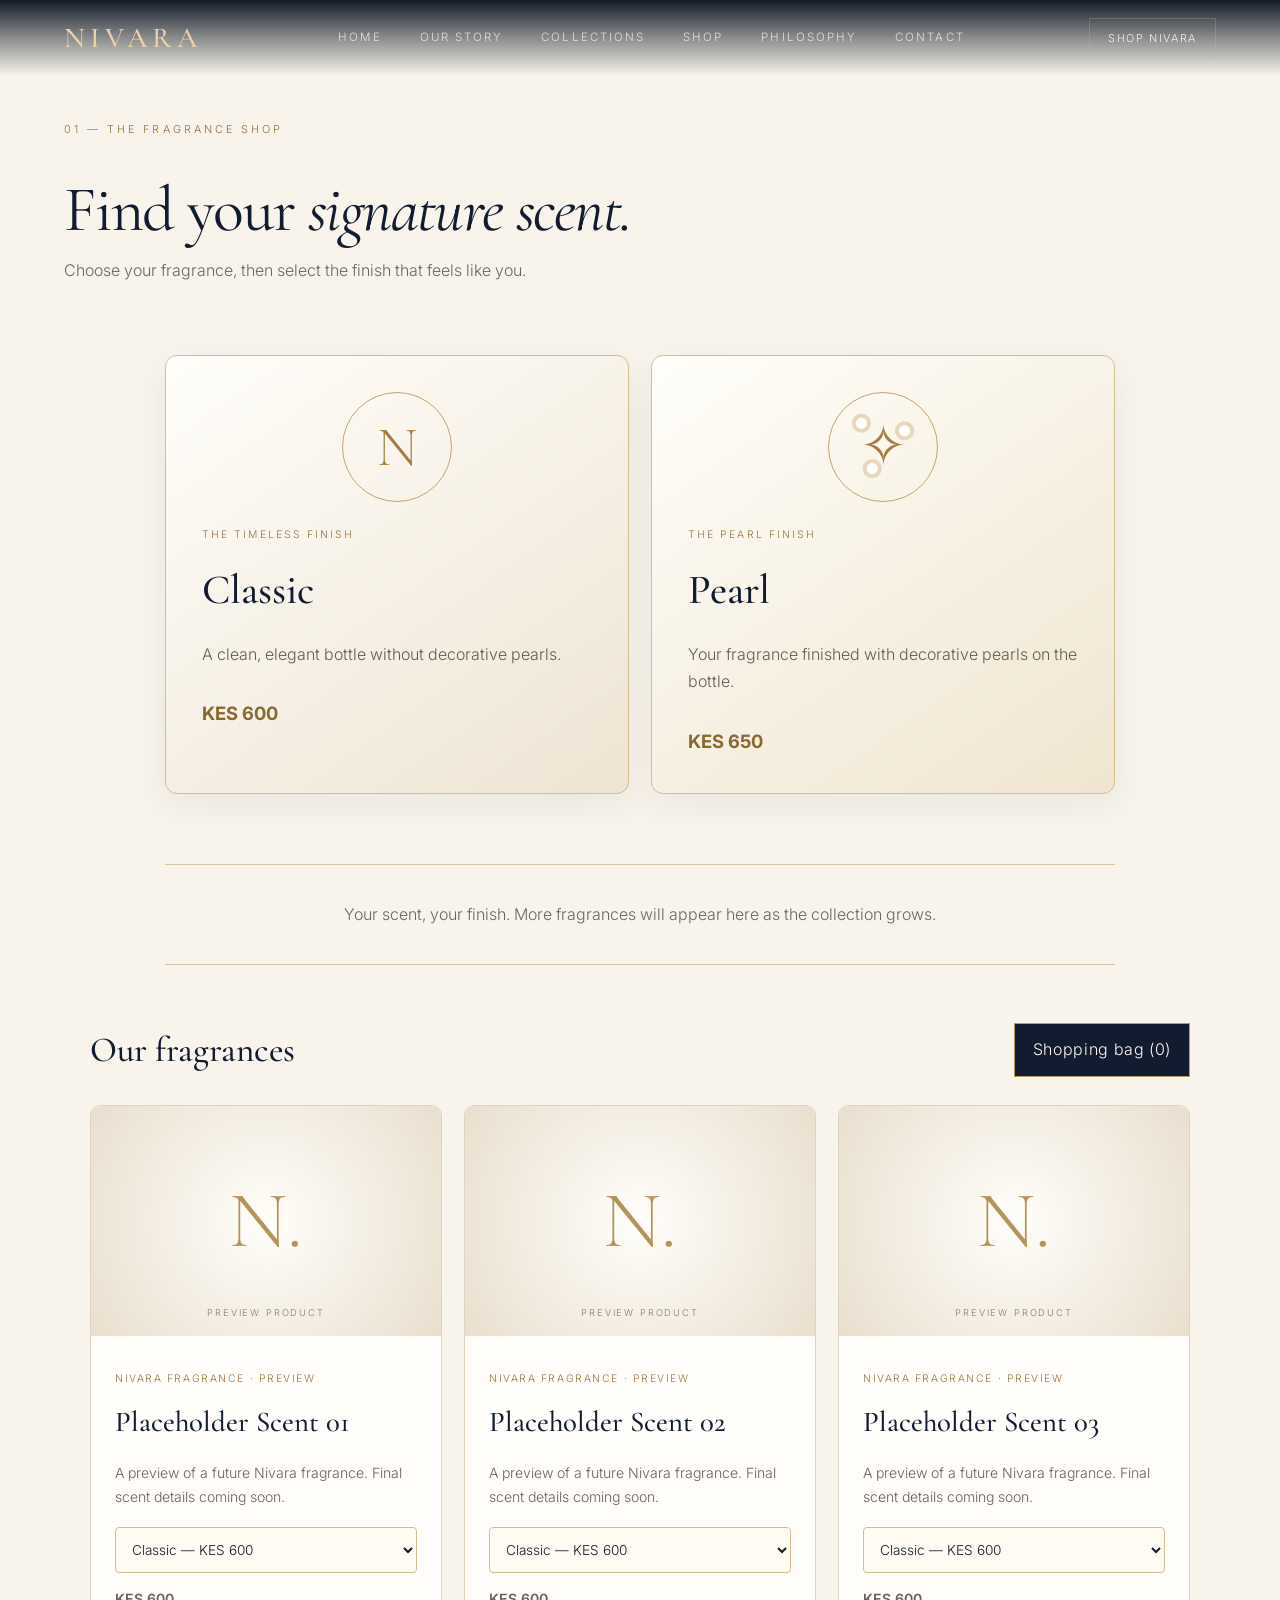
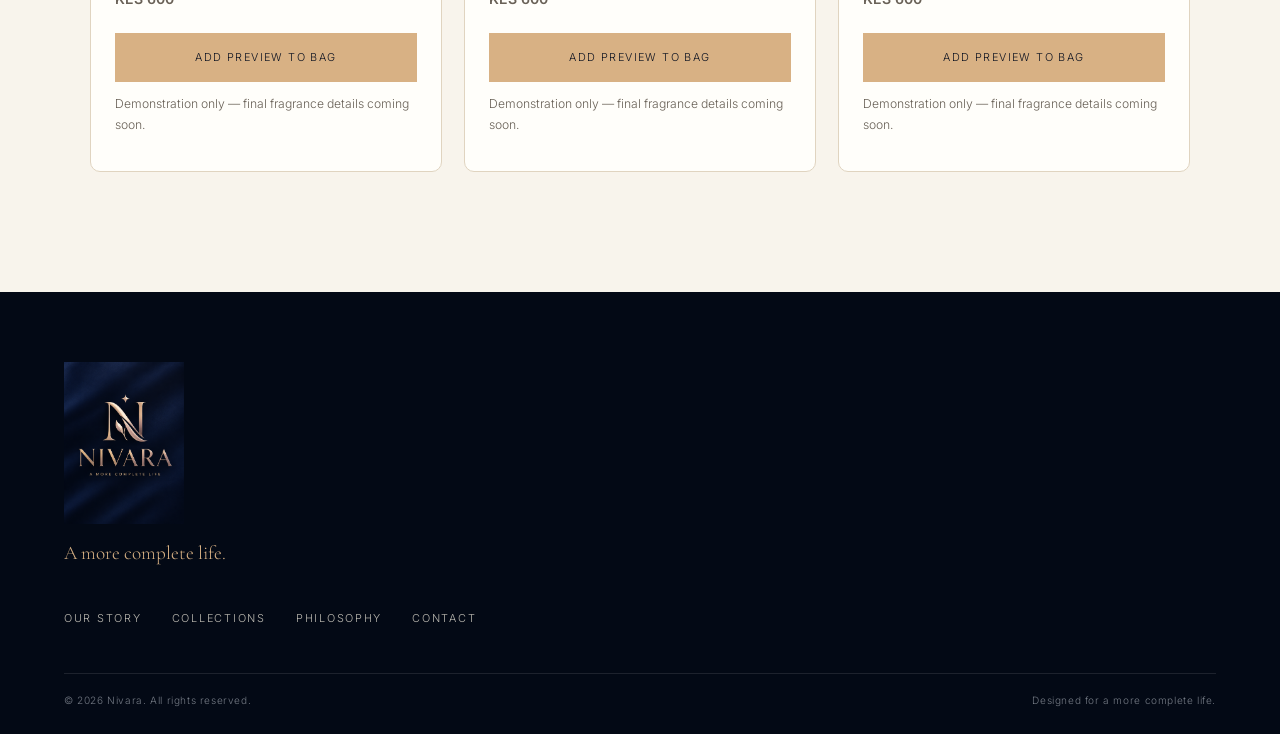
==== shop.html @ 11571c29 "Reorganize navigation links in shop.html" ====
<!DOCTYPE html>
<html lang="en">
<head>
  <meta charset="UTF-8">
  <meta name="viewport" content="width=device-width, initial-scale=1.0">
  <meta name="description" content="Discover Nivara Fragrance. Choose your signature scent and your preferred finish.">
  <title>Shop Nivara Fragrance — NIVARA</title>

  <link rel="icon" href="nivara-logo.png">
  <link rel="preconnect" href="https://fonts.googleapis.com">
  <link rel="preconnect" href="https://fonts.gstatic.com" crossorigin>
  <link href="https://fonts.googleapis.com/css2?family=Cormorant+Garamond:wght@400;500;600&family=Inter:wght@300;400;500;600&display=swap" rel="stylesheet">

  <link rel="stylesheet" href="style.css">
</head>

<body>
  <header class="site-header" id="top">
    <a class="brand brand-wordmark" href="index.html" aria-label="Nivara home">NIVARA</a>

    <button class="menu-toggle" type="button"
      aria-label="Open menu" aria-expanded="false">☰</button>
    
    <nav class="nav" aria-label="Main navigation">
  <a href="index.html">Home</a>
  <a href="index.html#story">Our Story</a>
  <a href="index.html#collections">Collections</a>
  <a href="shop.html">Shop</a>
  <a href="index.html#philosophy">Philosophy</a>
  <a href="index.html#contact">Contact</a>
</nav>

    <a class="header-cta" href="shop.html">Shop Nivara</a>
  </header>

  <main>
    <section class="shop section" id="shop">
      <div class="section-kicker">01 — THE FRAGRANCE SHOP</div>

      <div class="section-heading">
        <div>
          <h2>Find your <em>signature scent.</em></h2>
          <p>Choose your fragrance, then select the finish that feels like you.</p>
        </div>
      </div>

      <div class="finish-guide">
        <article class="finish-card">
          <div class="finish-symbol classic-symbol">N</div>
          <p class="finish-label">THE TIMELESS FINISH</p>
          <h3>Classic</h3>
          <p>A clean, elegant bottle without decorative pearls.</p>
          <strong>KES 600</strong>
        </article>

        <article class="finish-card pearl-finish">
          <div class="finish-symbol pearl-symbol">✧</div>
          <p class="finish-label">THE PEARL FINISH</p>
          <h3>Pearl</h3>
          <p>Your fragrance finished with decorative pearls on the bottle.</p>
          <strong>KES 650</strong>
        </article>
      </div>

      <div class="shop-notice">
        <p>Your scent, your finish. More fragrances will appear here as the collection grows.</p>
      </div>

      <div class="shop-toolbar">
        <h3>Our fragrances</h3>
        <button class="cart-toggle" id="cart-toggle" type="button">
          Shopping bag (<span id="cart-count">0</span>)
        </button>
      </div>

      <div class="product-grid" id="product-grid"></div>

      <aside class="cart-panel" id="cart-panel"
        aria-label="Shopping cart" hidden>

        <div class="cart-heading">
          <h3>Your shopping bag</h3>
          <button type="button" id="cart-close"
            aria-label="Close shopping bag">×</button>
        </div>

        <div id="cart-items"></div>

        <div class="cart-total">
          <span>Subtotal</span>
          <strong id="cart-total">KES 0</strong>
        </div>

        <p class="cart-note">
          Delivery charges are not included. Checkout will be added in Phase 2.
        </p>

        <button type="button" class="button button-gold"
          id="continue-shopping">Continue shopping</button>
      </aside>
    </section>
  </main>

  <footer class="footer">
    <div class="footer-brand">
      <img src="nivara-logo.png" alt="Nivara">
      <p>A more complete life.</p>
    </div>

    <div class="footer-links">
      <a href="index.html#story">Our Story</a>
      <a href="index.html#collections">Collections</a>
      <a href="index.html#philosophy">Philosophy</a>
      <a href="index.html#contact">Contact</a>
    </div>

    <div class="footer-bottom">
      <span>© <span id="year"></span> Nivara. All rights reserved.</span>
      <span>Designed for a more complete life.</span>
    </div>
  </footer>

  <script src="script.js"></script>
</body>
</html>
---- style.css ----
:root {
  --navy: #071326;
  --navy-2: #0d1c34;
  --ink: #0a1020;
  --cream: #f5f0e8;
  --muted: #b8b5ae;
  --gold: #d8b184;
  --gold-light: #f0d0a7;
  --line: rgba(216, 177, 132, .28);
  --white: #fffaf2;
  --max: 1240px;
}

* { box-sizing: border-box; }
html { scroll-behavior: smooth; }
body {
  margin: 0;
  background: var(--navy);
  color: var(--cream);
  font-family: Inter, Arial, sans-serif;
  font-weight: 300;
  line-height: 1.7;
}
a { color: inherit; text-decoration: none; }
button, input { font: inherit; }

.site-header {
  position: absolute;
  inset: 0 0 auto;
  z-index: 50;
  display: grid;
  grid-template-columns: 150px 1fr auto;
  align-items: center;
  gap: 30px;
  padding: 18px 5vw;
  background: linear-gradient(180deg, rgba(5,13,27,.94), rgba(5,13,27,.45), transparent);
}
.brand-wordmark {
  color: var(--gold-light);
  font-family: "Cormorant Garamond", Georgia, serif;
  font-size: 1.8rem;
  font-weight: 500;
  letter-spacing: .18em;
  line-height: 1;
}
.nav {
  justify-self: center;
  display: flex;
  gap: 38px;
  font-size: .72rem;
  letter-spacing: .18em;
  text-transform: uppercase;
}
.nav a { opacity: .85; transition: color .25s, opacity .25s; }
.nav a:hover { color: var(--gold-light); opacity: 1; }
.header-cta {
  border: 1px solid var(--line);
  padding: 10px 18px;
  font-size: .68rem;
  letter-spacing: .15em;
  text-transform: uppercase;
}
.menu-toggle { display: none; background: none; border: 0; color: var(--cream); font-size: 1.5rem; }

.hero {
  min-height: 100vh;
  position: relative;
  display: grid;
  place-items: center;
  overflow: hidden;
  background:
    radial-gradient(circle at 72% 36%, rgba(69,93,128,.22), transparent 30%),
    radial-gradient(circle at 20% 80%, rgba(42,62,93,.28), transparent 34%),
    linear-gradient(120deg, #050d1b, #0b1930 54%, #050d1b);
}
.hero::before {
  content: "";
  position: absolute;
  inset: 0;
  background-image: url("nivara-logo.png");
  background-repeat: no-repeat;
  background-position: 78% 50%;
  background-size: min(48vw, 620px);
  opacity: .07;
  filter: blur(1px);
}
.hero-overlay {
  position: absolute; inset: 0;
  background: radial-gradient(circle at center, transparent 0, rgba(3,8,17,.2) 55%, rgba(3,8,17,.72) 100%);
}
.hero-content {
  position: relative;
  z-index: 2;
  width: min(var(--max), 90vw);
  padding-top: 8vh;
}
.eyebrow, .section-kicker {
  color: var(--gold);
  font-size: .68rem;
  letter-spacing: .28em;
  text-transform: uppercase;
}
.hero h1 {
  font-family: "Cormorant Garamond", Georgia, serif;
  font-size: clamp(4rem, 9vw, 8.8rem);
  font-weight: 400;
  line-height: .83;
  letter-spacing: -.035em;
  margin: 24px 0 35px;
}
em { font-weight: 400; }
.hero-copy {
  max-width: 530px;
  color: #d0cfc9;
  font-size: 1rem;
}
.hero-actions { display: flex; align-items: center; gap: 30px; margin-top: 38px; }
.button {
  display: inline-block;
  border: 1px solid var(--gold);
  padding: 14px 23px;
  cursor: pointer;
  letter-spacing: .13em;
  text-transform: uppercase;
  font-size: .68rem;
}
.button-gold { background: var(--gold); color: #101523; }
.text-link, .collection-card a, .journal a {
  font-size: .7rem;
  letter-spacing: .15em;
  text-transform: uppercase;
}
.text-link span, .collection-card a span { margin-left: 9px; }
.scroll-note {
  position: absolute;
  z-index: 2;
  bottom: 35px;
  left: 5vw;
  font-size: .6rem;
  letter-spacing: .25em;
  color: #aaa9a5;
}
.scroll-note span { margin-left: 12px; color: var(--gold); }

.section { padding: 120px 5vw; }
.intro { background: var(--cream); color: var(--ink); }
.intro .section-kicker { color: #8c6845; }
.intro-grid, .section-heading {
  max-width: var(--max);
  margin: 0 auto;
}
.intro-grid {
  display: grid;
  grid-template-columns: 1fr 1fr;
  gap: 9vw;
  margin-top: 50px;
}
h2 {
  font-family: "Cormorant Garamond", Georgia, serif;
  font-weight: 400;
  font-size: clamp(3rem, 5vw, 5.3rem);
  line-height: .95;
  letter-spacing: -.025em;
  margin: 0;
}
.intro-text { max-width: 520px; font-size: 1rem; color: #4b4b49; }
.intro-text p + p { margin-top: 25px; }

.collections { background: var(--navy-2); }
.section-heading {
  display: flex;
  justify-content: space-between;
  align-items: end;
  gap: 50px;
  margin-bottom: 55px;
}
.section-heading h2 { margin-top: 18px; }
.section-heading > p { max-width: 310px; color: var(--muted); font-size: .9rem; }
.collection-grid {
  max-width: var(--max);
  margin: auto;
  display: grid;
  grid-template-columns: repeat(3, 1fr);
  gap: 16px;
}

.collection-card {
  position: relative;
  overflow: hidden;
  background: linear-gradient(
    145deg,
    #17243a 0%,
    #101a2b 55%,
    #0b1321 100%
  );
  border: 1px solid rgba(180, 139, 75, 0.45);
  border-radius: 14px;
  transition:
    transform 0.3s ease,
    border-color 0.3s ease,
    box-shadow 0.3s ease;
}

.collection-card::before {
  content: "";
  position: absolute;
  inset: 0;
  background:
    radial-gradient(
      circle at 80% 15%,
      rgba(205, 166, 104, 0.18),
      transparent 42%
    ),
    linear-gradient(
      145deg,
      rgba(255, 255, 255, 0.25),
      rgba(255, 255, 255, 0.02)
    );
  transition: transform 0.6s;
  pointer-events: none;
}

.collection-card:hover::before { transform: scale(1.06); }

/* Elegant cream and gold collection backgrounds */
.collection-card.fragrance {
  background: linear-gradient(135deg, #fffaf0 0%, #f5ead8 55%, #ead8b9 100%);
}

.collection-card.home {
  background: linear-gradient(135deg, #fffdf8 0%, #f5f0e6 55%, #e9dfce 100%);
}

.collection-card.living {
  background: linear-gradient(135deg, #fdfbf7 0%, #eee6d9 55%, #e0d0b7 100%);
}

.card-content { position: relative; z-index: 2; padding: 35px; }

/* Nivara collection logos */
.collection-logo {
  display: block;
  width: 160px;
  height: 100px;
  object-fit: contain;
  object-position: left center;
  margin: 18px 0 12px;
}

/* Smaller logos on mobile screens */
@media (max-width: 600px) {
  .collection-logo {
    width: 130px;
    height: 82px;
  }
}

.card-number { color: #9a7136; font-size: .7rem; letter-spacing: .2em; }
.card-label { font-size: .62rem; letter-spacing: .25em; color: #79684e; }
.card-content h3 {
  font-family: "Cormorant Garamond", Georgia, serif;
  font-size: 3.2rem;
  font-weight: 500;
  color: #29251f;
  margin: 8px 0;
  position: relative;
  z-index: 3;
}
.card-content p:not(.card-label) { color: #655b4e; font-size: .86rem; max-width: 320px; }
.collection-card a { color: #916b32; display: inline-block; margin-top: 15px; }

.manifesto {
  background: var(--cream);
  color: var(--ink);
  text-align: center;
}
.manifesto-inner { max-width: 920px; margin: auto; }
.manifesto .section-kicker { color: #8c6845; }
blockquote {
  margin: 55px 0 35px;
  font-family: "Cormorant Garamond", Georgia, serif;
  font-size: clamp(2.8rem, 6vw, 6rem);
  line-height: .94;
  font-weight: 400;
}
.manifesto-inner > p { max-width: 620px; margin: auto; color: #55534f; }

.journal { background: #09172b; }
.journal-grid {
  max-width: var(--max);
  margin: 0 auto;
  display: grid;
  grid-template-columns: repeat(3, 1fr);
  border-top: 1px solid var(--line);
}
.journal-grid article { padding: 38px 25px 20px 0; border-right: 1px solid var(--line); }
.journal-grid article + article { padding-left: 25px; }
.journal-grid span { color: var(--gold); font-size: .63rem; letter-spacing: .2em; }
.journal-grid h3 {
  font-family: "Cormorant Garamond", Georgia, serif;
  font-weight: 400;
  font-size: 2rem;
  line-height: 1.05;
  min-height: 90px;
}
.journal-grid a { color: var(--gold-light); }

.newsletter {
  background: #050d1b;
  text-align: center;
  border-top: 1px solid var(--line);
}
.newsletter-inner { max-width: 720px; margin: auto; }
.newsletter h2 { margin: 25px 0; }
.newsletter p { color: var(--muted); }
form { display: flex; max-width: 580px; margin: 35px auto 0; }
input {
  flex: 1;
  background: transparent;
  border: 1px solid var(--line);
  border-right: 0;
  color: var(--cream);
  padding: 15px 18px;
  outline: none;
}
input:focus { border-color: var(--gold); }
form .button { white-space: nowrap; }
#form-message { display: block; margin-top: 14px; color: var(--gold-light); }

.footer { padding: 70px 5vw 25px; background: #030915; }
.footer-brand img { width: 120px; }
.footer-brand p { color: var(--gold); font-family: "Cormorant Garamond", Georgia, serif; font-size: 1.2rem; margin: 5px 0 40px; }
.footer-links { display: flex; gap: 30px; flex-wrap: wrap; font-size: .68rem; text-transform: uppercase; letter-spacing: .16em; color: #bbb8b0; }
.footer-bottom {
  display: flex;
  justify-content: space-between;
  border-top: 1px solid rgba(255,255,255,.1);
  margin-top: 45px;
  padding-top: 18px;
  color: #747a84;
  font-size: .63rem;
  letter-spacing: .06em;
}
.sr-only { position: absolute; width: 1px; height: 1px; padding: 0; margin: -1px; overflow: hidden; clip: rect(0,0,0,0); white-space: nowrap; border: 0; }

@media (max-width: 800px) {
  .site-header { grid-template-columns: 1fr auto; }
  .nav, .header-cta { display: none; }
  .menu-toggle { display: block; }
  .nav.open {
    display: flex;
    position: absolute;
    top: 76px;
    left: 5vw;
    right: 5vw;
    padding: 25px;
    background: #071326;
    flex-direction: column;
    gap: 18px;
    border: 1px solid var(--line);
  }
  .hero-content { padding-top: 12vh; }
  .hero::before { background-position: 50% 55%; background-size: 95vw; }
  .intro-grid, .collection-grid, .journal-grid { grid-template-columns: 1fr; }
  .intro-grid { gap: 40px; }
  .section { padding: 85px 6vw; }
  .section-heading { display: block; }
  .section-heading > p { margin-top: 25px; }
  .collection-card { min-height: 420px; }
  .journal-grid article, .journal-grid article + article { border-right: 0; border-bottom: 1px solid var(--line); padding: 30px 0; }
  .journal-grid h3 { min-height: auto; }
  form { flex-direction: column; gap: 10px; }
  input { border-right: 1px solid var(--line); }
  .footer-bottom { display: block; }
  .footer-bottom span { display: block; margin-top: 8px; }
}

/* ==============================
   NIVARA PHASE 1 — FRAGRANCE SHOP
   ============================== */

.shop {
  background: #f8f4ec;
  color: #111c30;
}

.shop .section-kicker {
  color: #92703d;
}

.shop .section-heading {
  align-items: start;
  margin-top: 24px;
}

.shop .section-heading > div {
  max-width: 720px;
}

.shop .section-heading p {
  color: #6b665e;
  max-width: 540px;
}

.finish-guide {
  display: grid;
  grid-template-columns: repeat(2, minmax(0, 1fr));
  gap: 22px;
  max-width: 950px;
  margin: 50px auto 70px;
}

.finish-card {
  padding: 36px;
  background: linear-gradient(145deg, #fffefa, #eee4d3);
  border: 1px solid #d6bd91;
  border-radius: 12px;
  box-shadow: 0 12px 35px rgba(29, 27, 22, .06);
}

.pearl-finish {
  background: linear-gradient(145deg, #fffefa, #f0e5d0);
}

.finish-symbol {
  width: 110px;
  height: 110px;
  margin: 0 auto 24px;
  display: grid;
  place-items: center;
  border: 1px solid #c4a46b;
  border-radius: 50%;
  color: #a47d40;
  font-family: "Cormorant Garamond", Georgia, serif;
  font-size: 3.5rem;
}

.pearl-symbol {
  background:
    radial-gradient(circle at 30% 28%, #fff 0 5px, #e7d8bc 6px 9px, transparent 10px),
    radial-gradient(circle at 70% 35%, #fff 0 5px, #e7d8bc 6px 9px, transparent 10px),
    radial-gradient(circle at 40% 70%, #fff 0 5px, #e7d8bc 6px 9px, transparent 10px);
}

.finish-label {
  color: #967442;
  font-size: .65rem;
  letter-spacing: .2em;
}

.finish-card h3,
.product-info h3,
.shop-toolbar h3,
.cart-heading h3 {
  font-family: "Cormorant Garamond", Georgia, serif;
  font-weight: 500;
}

.finish-card h3 {
  margin: 8px 0;
  font-size: 2.6rem;
}

.finish-card > p:not(.finish-label) {
  color: #625c52;
}

.finish-card strong {
  display: inline-block;
  margin-top: 14px;
  color: #8b682f;
  font-size: 1.15rem;
}

.shop-notice {
  max-width: 950px;
  margin: 0 auto 55px;
  padding: 20px;
  border-top: 1px solid #d8c5a3;
  border-bottom: 1px solid #d8c5a3;
  text-align: center;
  color: #6b665e;
}

.shop-toolbar {
  max-width: 1100px;
  margin: 0 auto 25px;
  display: flex;
  justify-content: space-between;
  align-items: center;
  gap: 20px;
}

.shop-toolbar h3 {
  margin: 0;
  font-size: 2.2rem;
}

.cart-toggle {
  padding: 12px 18px;
  border: 1px solid #b89964;
  background: #111c30;
  color: #fffaf2;
  cursor: pointer;
  letter-spacing: .04em;
}

.product-grid {
  max-width: 1100px;
  margin: auto;
  display: grid;
  grid-template-columns: repeat(3, minmax(0, 1fr));
  gap: 22px;
}

.product-card {
  overflow: hidden;
  background: #fffefa;
  border: 1px solid #e0d4c0;
  border-radius: 10px;
}

.product-art {
  min-height: 230px;
  display: grid;
  place-items: center;
  position: relative;
  background: radial-gradient(circle at center, #fffefa, #e9dfce);
}

.product-monogram {
  color: #b4945d;
  font-family: "Cormorant Garamond", Georgia, serif;
  font-size: 5rem;
}

.product-art-note {
  position: absolute;
  bottom: 15px;
  font-size: .58rem;
  letter-spacing: .2em;
  color: #8d7958;
}

.product-info {
  padding: 24px;
}

.product-category {
  color: #987440;
  font-size: .65rem;
  letter-spacing: .15em;
}

.product-info h3 {
  font-size: 1.8rem;
  margin: 8px 0;
}

.product-info > p:not(.product-category) {
  color: #696157;
  font-size: .88rem;
}

.product-price {
  color: #8b682f;
  font-weight: 600;
}

.product-note {
  font-size: .78rem !important;
}

.cart-panel {
  max-width: 700px;
  margin: 35px auto 0;
  padding: 28px;
  background: #fffefa;
  border: 1px solid #d6bd91;
  border-radius: 12px;
  box-shadow: 0 15px 40px rgba(9, 18, 32, .12);
}

.cart-heading,
.cart-total {
  display: flex;
  justify-content: space-between;
  align-items: center;
  gap: 15px;
}

.cart-heading h3 {
  font-size: 2rem;
  margin: 0;
}

#cart-close {
  background: none;
  border: 0;
  font-size: 1.8rem;
  cursor: pointer;
  color: #111c30;
}

.cart-row {
  display: grid;
  grid-template-columns: 1fr auto auto;
  align-items: center;
  gap: 12px;
  padding: 18px 0;
  border-bottom: 1px solid #e5dccd;
}

.cart-row small {
  display: block;
  color: #756d61;
}

.quantity-controls {
  display: flex;
  align-items: center;
  gap: 10px;
}

.quantity-controls button {
  width: 30px;
  height: 30px;
  border: 1px solid #cdb78f;
  background: #f8f4ec;
  cursor: pointer;
}

.remove-item {
  border: 0;
  background: none;
  color: #8d4d3d;
  cursor: pointer;
  font-size: .78rem;
}

.cart-total {
  margin: 24px 0;
  padding-top: 15px;
  border-top: 1px solid #d8c5a3;
}

.cart-total strong {
  font-size: 1.2rem;
}

.cart-note {
  color: #756d61;
  font-size: .8rem;
}

.shop .button {
  cursor: pointer;
}

@media (max-width: 800px) {
  .finish-guide {
    grid-template-columns: 1fr;
  }

  .product-grid {
    grid-template-columns: repeat(2, minmax(0, 1fr));
  }
}

@media (max-width: 520px) {
  .product-grid {
    grid-template-columns: 1fr;
  }

  .finish-card {
    padding: 25px;
  }

  .shop-toolbar {
    align-items: flex-start;
    flex-direction: column;
  }

  .cart-panel {
    padding: 18px;
  }

  .cart-row {
    grid-template-columns: 1fr auto;
  }

  .cart-row .remove-item {
    grid-column: 1 / -1;
    justify-self: start;
  }
}

/* Nivara fragrance finish selector */
.finish-select {
  display: block;
  width: 100%;
  margin: 18px 0 12px;
  padding: 13px 12px;
  border: 1px solid #d6bd91;
  border-radius: 4px;
  background: #fffaf2;
  color: #111c30;
  font: inherit;
  font-size: 0.85rem;
  cursor: pointer;
}

.finish-select:focus {
  outline: 2px solid #b89964;
  outline-offset: 2px;
}

.product-info .button {
  width: 100%;
  margin-top: 8px;
}

.product-note {
  font-size: 0.76rem !important;
  color: #756d61;
}

/* Shopping bag controls: visible and easy to use */
#cart-panel:not([hidden]) {
  display: block;
}

#cart-items {
  display: block;
  width: 100%;
}

.cart-row {
  display: grid;
  grid-template-columns: minmax(0, 1fr) auto;
  align-items: center;
  gap: 12px;
  padding: 18px 0;
  border-bottom: 1px solid #e5dccd;
}

.quantity-controls {
  display: flex;
  align-items: center;
  gap: 8px;
}

.quantity-controls button {
  display: inline-grid;
  place-items: center;
  width: 34px;
  height: 34px;
  border: 1px solid #b89964;
  border-radius: 4px;
  background: #f8f4ec;
  color: #111c30;
  font-size: 1.1rem;
  cursor: pointer;
}

.remove-item {
  display: inline-block;
  padding: 7px 0;
  border: 0;
  background: transparent;
  color: #8d4d3d;
  text-decoration: underline;
  cursor: pointer;
}

@media (max-width: 520px) {
  .cart-row {
    grid-template-columns: minmax(0, 1fr);
  }

  .quantity-controls {
    justify-content: flex-start;
  }
}
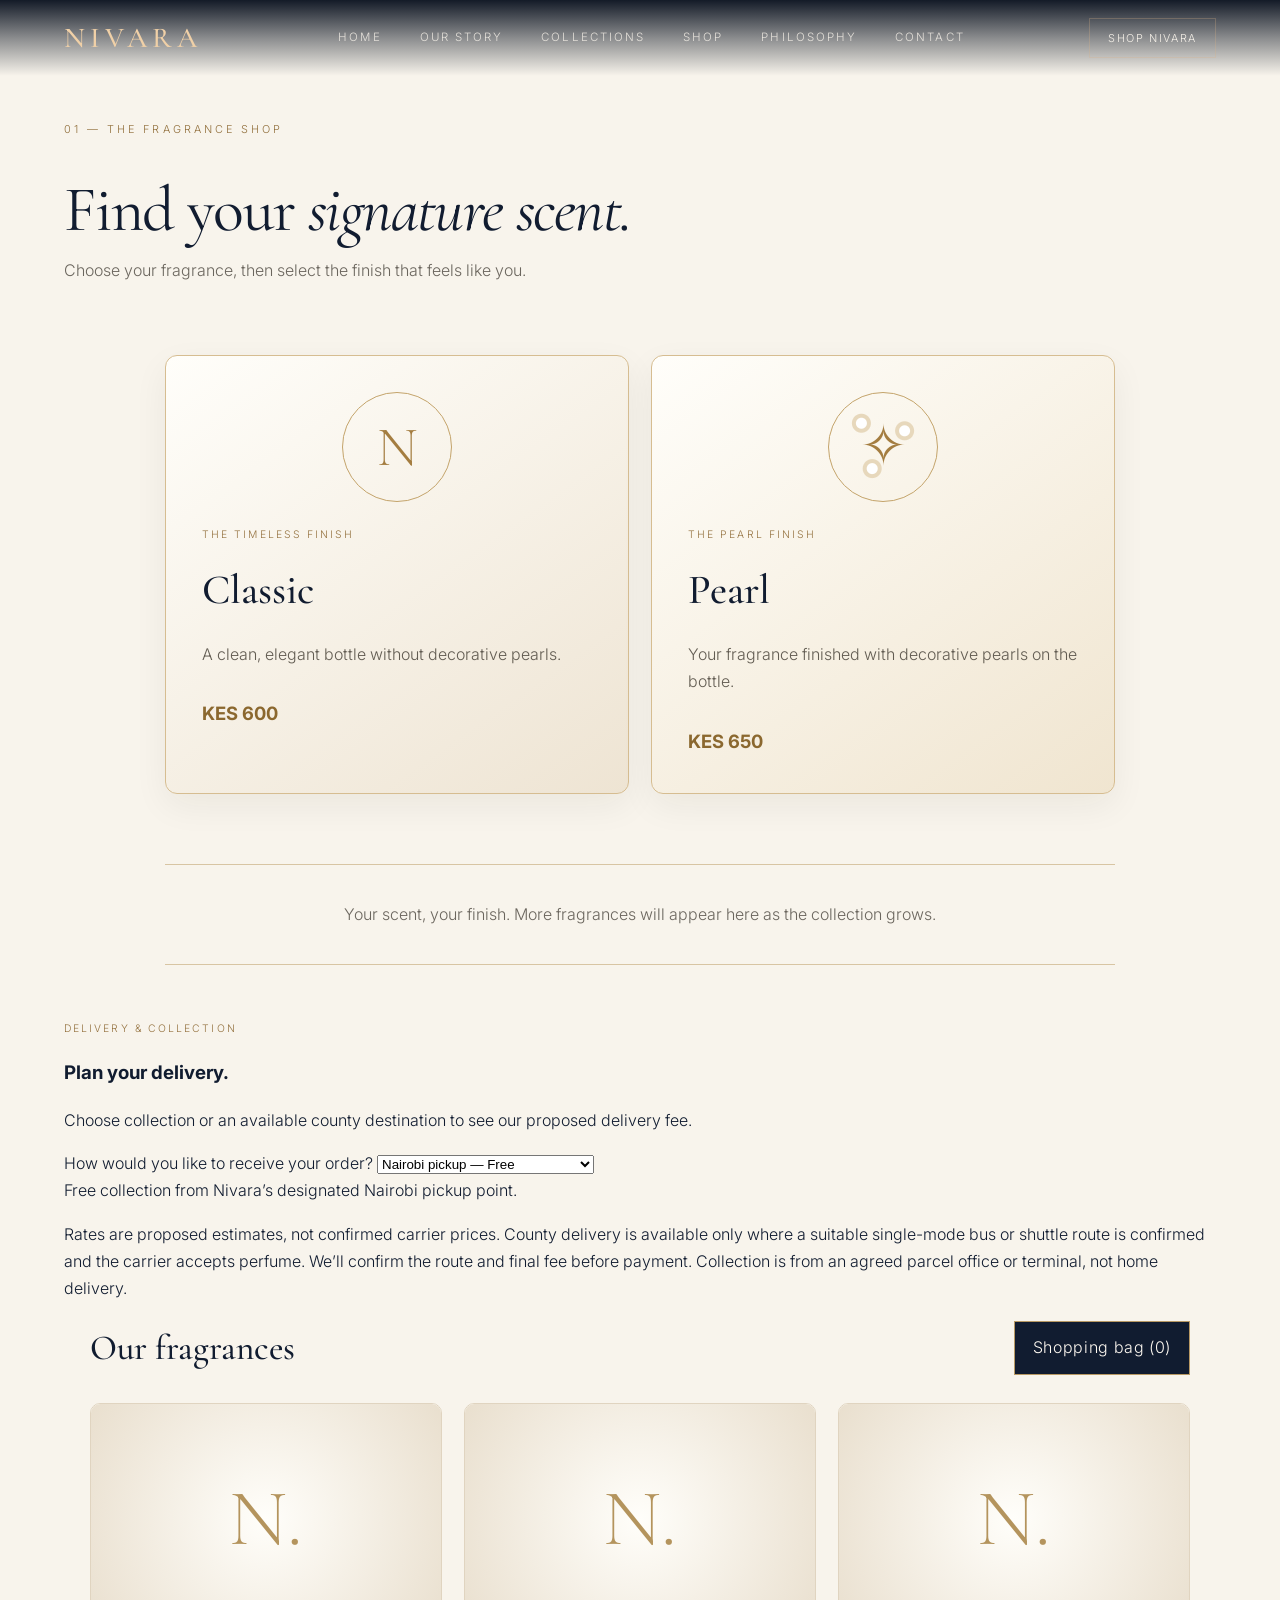
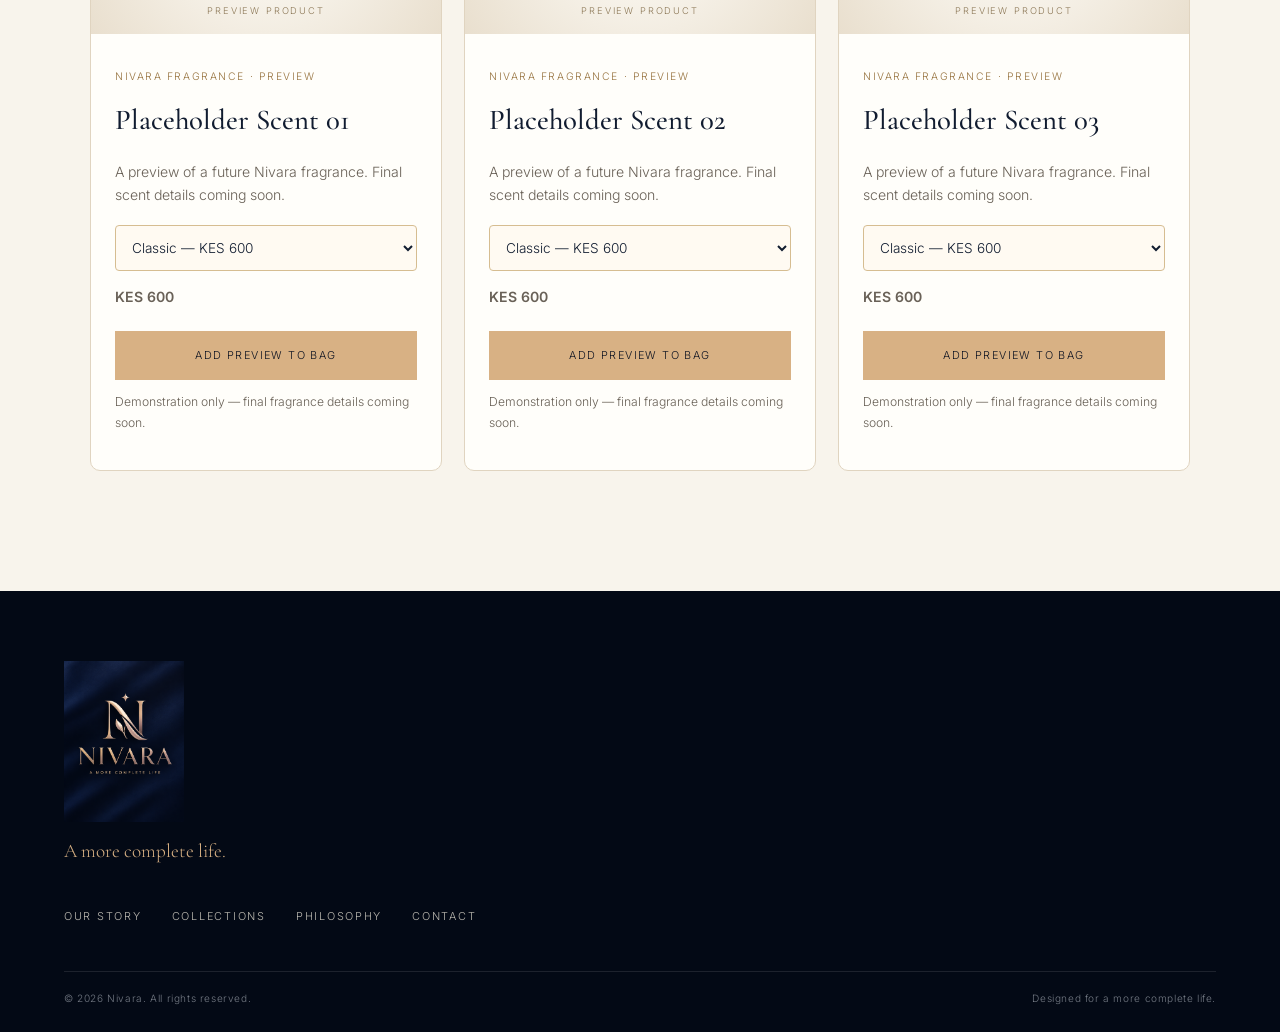
==== commit 4e575e63: "Implement delivery and collection options section Added delivery and collection options section with" ====
--- a/shop.html
+++ b/shop.html
@@ -65,6 +65,80 @@
       <div class="shop-notice">
         <p>Your scent, your finish. More fragrances will appear here as the collection grows.</p>
       </div>
+      
+      <!-- DELIVERY & COLLECTION OPTIONS -->
+      <section class="delivery-estimator" aria-labelledby="delivery-title">
+        <div class="delivery-estimator-heading">
+          <p class="finish-label">DELIVERY &amp; COLLECTION</p>
+          <h3 id="delivery-title">Plan your delivery.</h3>
+          <p>Choose collection or an available county destination to see our proposed delivery fee.</p>
+        </div>
+
+        <div class="delivery-form">
+          <div class="delivery-field">
+            <label for="delivery-method">How would you like to receive your order?</label>
+            <select id="delivery-method" class="delivery-select">
+              <option value="pickup">Nairobi pickup — Free</option>
+              <option value="county">County delivery — Bus or shuttle</option>
+            </select>
+          </div>
+
+          <div class="delivery-field" id="destination-field" hidden>
+            <label for="delivery-destination">Choose your county / destination</label>
+            <select id="delivery-destination" class="delivery-select">
+              <option value="">Select a destination</option>
+
+              <optgroup label="Nearby counties — proposed KES 350">
+                <option value="350|Kiambu">Kiambu County</option>
+                <option value="350|Machakos">Machakos County</option>
+                <option value="350|Kajiado">Kajiado County</option>
+                <option value="350|Murang’a">Murang’a County</option>
+                <option value="350|Nyandarua">Nyandarua County</option>
+                <option value="350|Nyeri">Nyeri County</option>
+                <option value="350|Kirinyaga">Kirinyaga County</option>
+                <option value="350|Embu">Embu County</option>
+                <option value="350|Nakuru">Nakuru County</option>
+                <option value="350|Narok">Narok County</option>
+                <option value="350|Makueni">Makueni County</option>
+                <option value="350|Kitui">Kitui County</option>
+                <option value="350|Laikipia">Laikipia County</option>
+                <option value="350|Tharaka-Nithi">Tharaka-Nithi County</option>
+              </optgroup>
+
+              <optgroup label="Selected farther destinations — proposed KES 700">
+                <option value="700|Meru">Meru County — Meru town</option>
+                <option value="700|Uasin Gishu">Uasin Gishu County — Eldoret</option>
+                <option value="700|Kisumu">Kisumu County — Kisumu</option>
+                <option value="700|Mombasa">Mombasa County — Mombasa</option>
+                <option value="700|Kilifi">Kilifi County — Kilifi</option>
+                <option value="700|Kwale">Kwale County — Kwale</option>
+              </optgroup>
+            </select>
+          </div>
+
+          <div class="delivery-field" id="town-field" hidden>
+            <label for="delivery-town">Destination town or parcel terminal</label>
+            <input
+              id="delivery-town"
+              type="text"
+              placeholder="Enter town or preferred parcel terminal"
+            >
+          </div>
+        </div>
+
+        <div class="delivery-result" id="delivery-result" role="status" aria-live="polite">
+          Free collection from Nivara’s designated Nairobi pickup point.
+        </div>
+
+        <p class="delivery-disclaimer">
+          Rates are proposed estimates, not confirmed carrier prices.
+          County delivery is available only where a suitable single-mode
+          bus or shuttle route is confirmed and the carrier accepts perfume.
+          We’ll confirm the route and final fee before payment.
+          Collection is from an agreed parcel office or terminal, not home delivery.
+        </p>
+      </section>
+      <!-- END DELIVERY & COLLECTION OPTIONS -->
 
       <div class="shop-toolbar">
         <h3>Our fragrances</h3>
@@ -91,11 +165,16 @@
           <strong id="cart-total">KES 0</strong>
         </div>
 
-        <p class="cart-note">
-          Delivery charges are not included. Checkout will be added in Phase 2.
-        </p>
-
-        <button type="button" class="button button-gold"
+        <div class="cart-note">
+  <h4>Delivery &amp; Collection</h4>
+  <p><strong>Nairobi pickup:</strong> Free collection from our designated pickup point.</p>
+  <p><strong>Nearby counties:</strong> KES 350 via bus or shuttle.</p>
+  <p><strong>Farther counties:</strong> KES 700 via bus or shuttle.</p>
+  <p>County orders are collected from an agreed parcel office or terminal, not delivered to your home. If a route costs more than our standard rate, we will contact you for approval before payment.</p>
+  <p>Delivery fees will be confirmed before payment.</p>
+</div>
+
+<button type="button" class="button button-gold"
           id="continue-shopping">Continue shopping</button>
       </aside>
     </section>
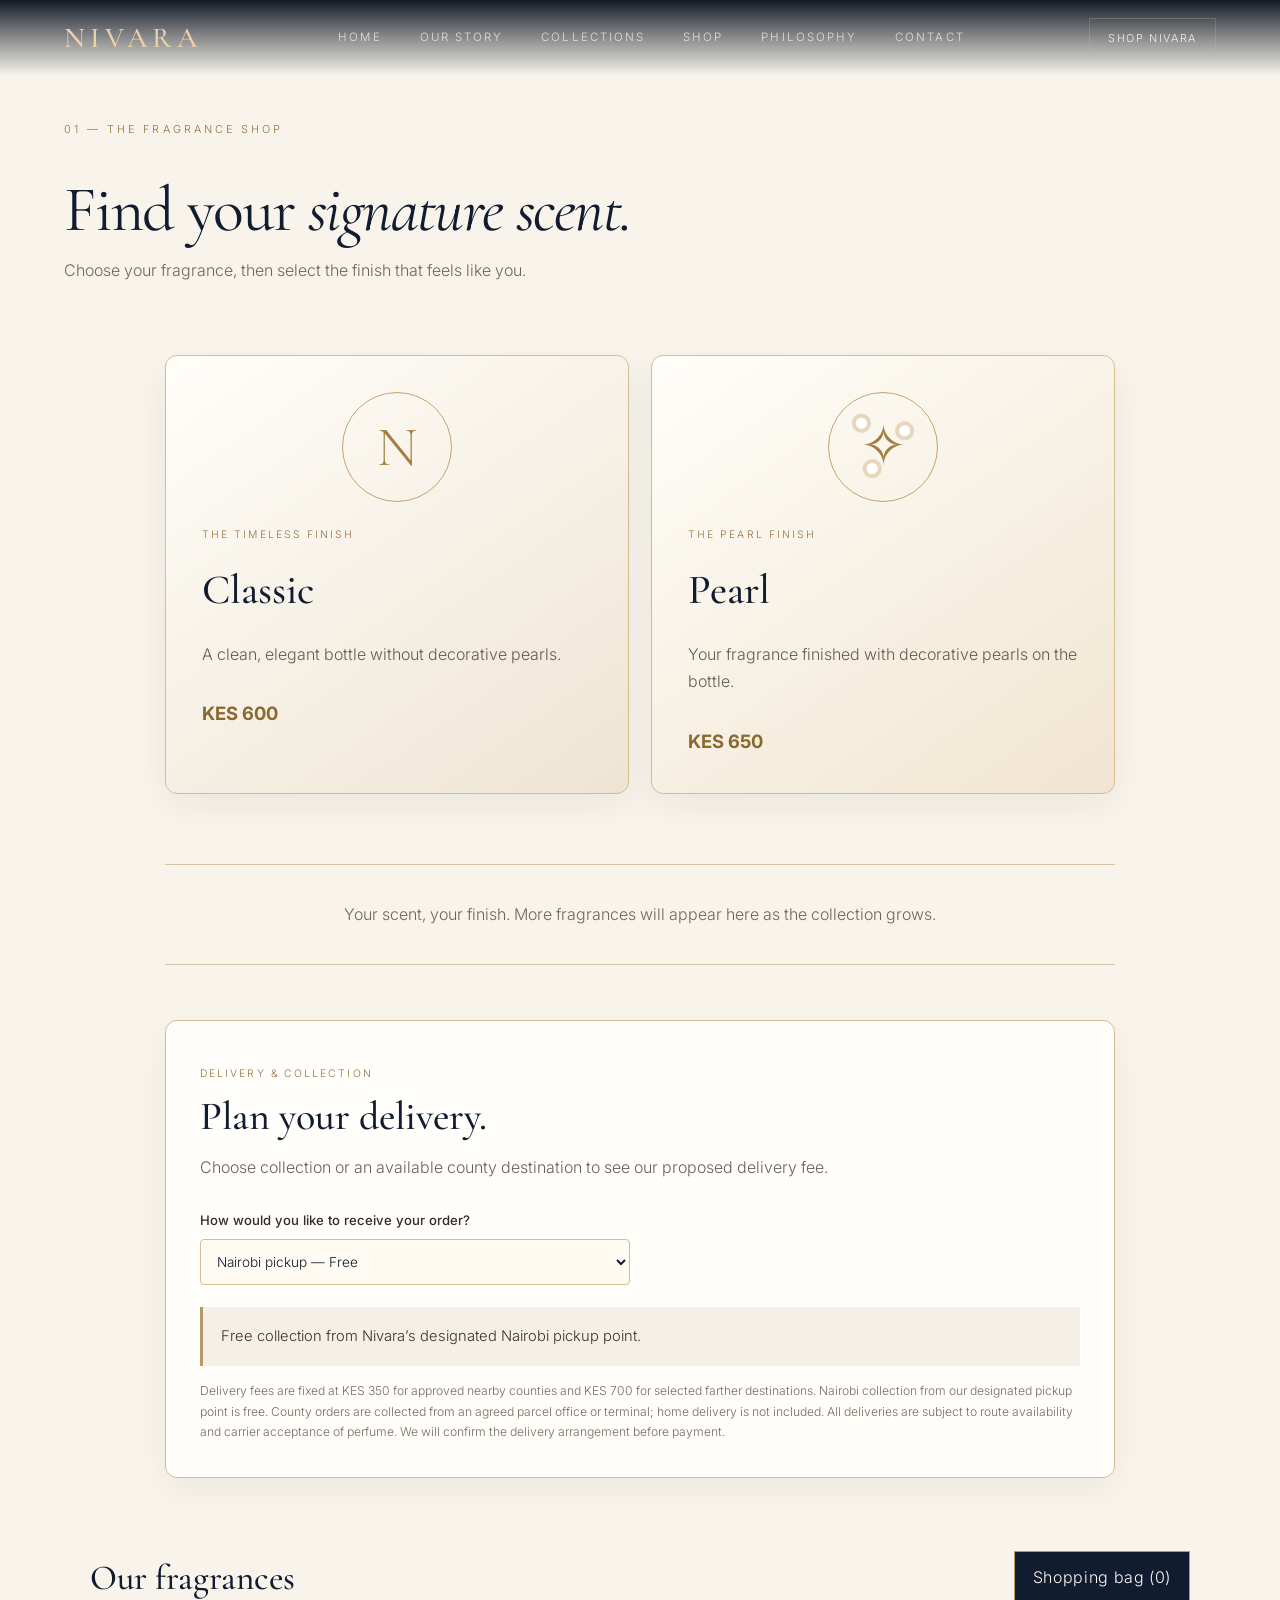
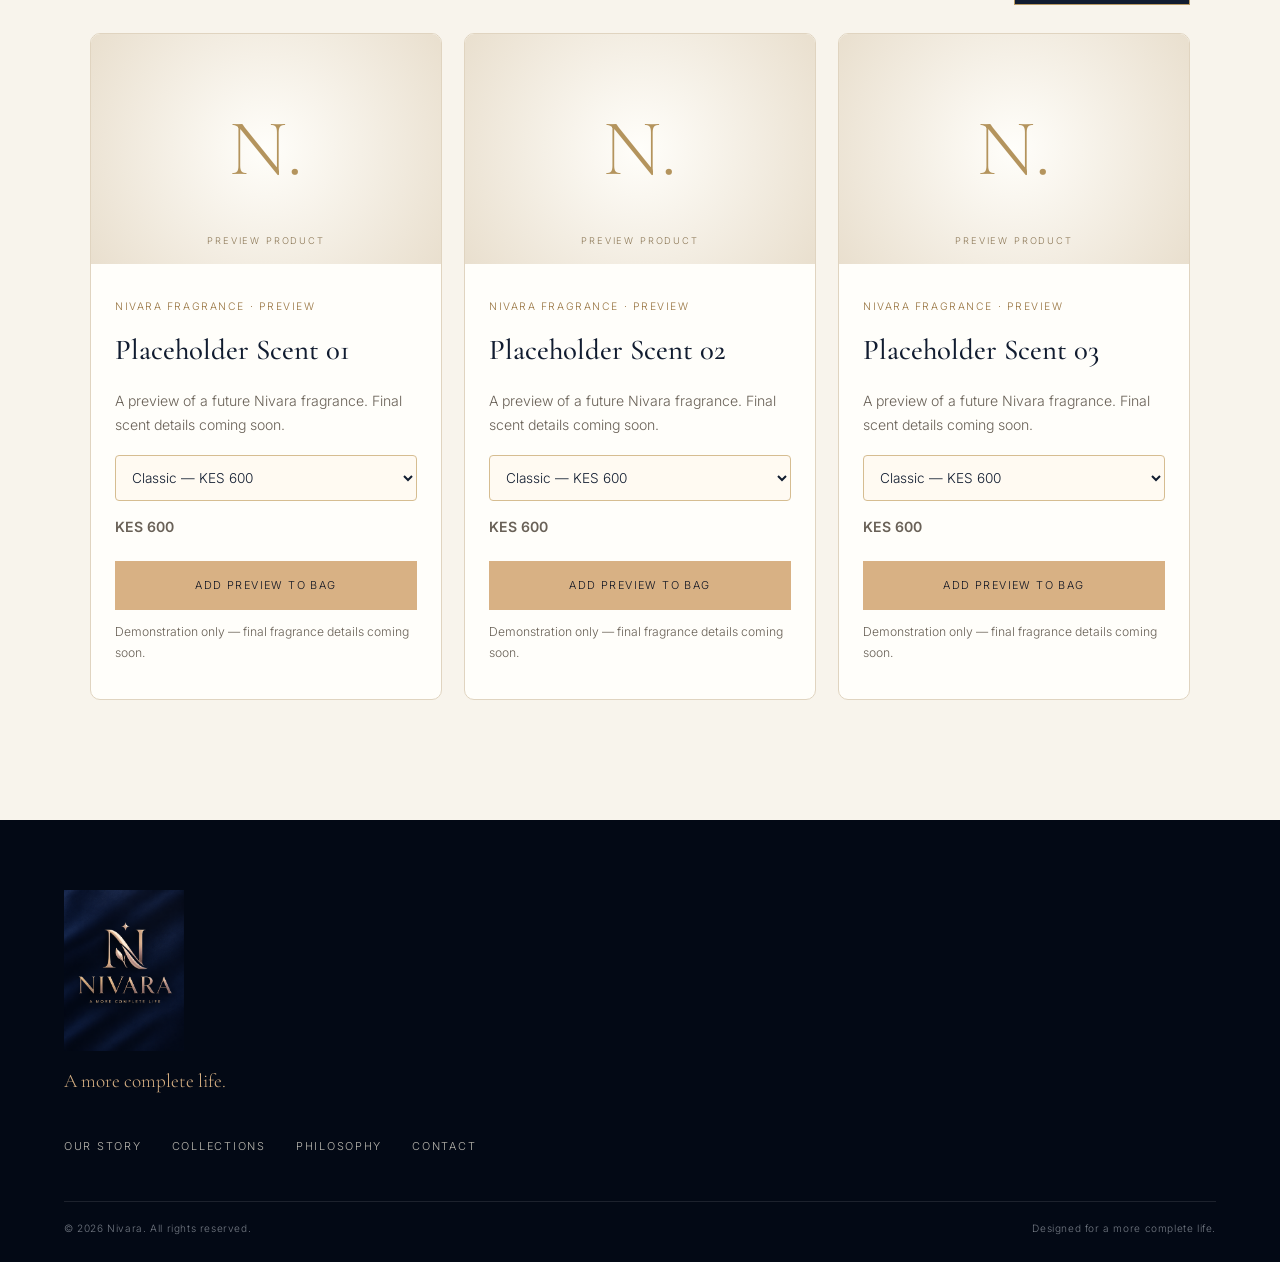
==== commit 549ce1dd: "Revise delivery disclaimer for clarity and fees Updated delivery disclaimer with fixed fees and cond" ====
--- a/shop.html
+++ b/shop.html
@@ -130,13 +130,16 @@
           Free collection from Nivara’s designated Nairobi pickup point.
         </div>
 
-        <p class="delivery-disclaimer">
-          Rates are proposed estimates, not confirmed carrier prices.
-          County delivery is available only where a suitable single-mode
-          bus or shuttle route is confirmed and the carrier accepts perfume.
-          We’ll confirm the route and final fee before payment.
-          Collection is from an agreed parcel office or terminal, not home delivery.
-        </p>
+        
+<p class="delivery-disclaimer">
+  Delivery fees are fixed at KES 350 for approved nearby counties
+  and KES 700 for selected farther destinations. Nairobi collection
+  from our designated pickup point is free. County orders are collected
+  from an agreed parcel office or terminal; home delivery is not included.
+  All deliveries are subject to route availability and carrier acceptance
+  of perfume. We will confirm the delivery arrangement before payment.
+</p>
+
       </section>
       <!-- END DELIVERY & COLLECTION OPTIONS -->
 
--- a/style.css
+++ b/style.css
@@ -782,3 +782,110 @@
     justify-content: flex-start;
   }
 }
+
+/* ==============================
+   NIVARA DELIVERY & COLLECTION
+   ============================== */
+
+.delivery-estimator {
+  max-width: 950px;
+  margin: 0 auto 70px;
+  padding: 34px;
+  background: #fffefa;
+  border: 1px solid #d6bd91;
+  border-radius: 12px;
+  box-shadow: 0 12px 35px rgba(29, 27, 22, .05);
+}
+
+.delivery-estimator-heading {
+  max-width: 650px;
+  margin-bottom: 28px;
+}
+
+.delivery-estimator-heading h3 {
+  margin: 6px 0 10px;
+  font-family: "Cormorant Garamond", Georgia, serif;
+  font-size: 2.5rem;
+  font-weight: 500;
+  line-height: 1.1;
+  color: #111c30;
+}
+
+.delivery-estimator-heading > p:last-child {
+  color: #696157;
+}
+
+.delivery-form {
+  display: grid;
+  grid-template-columns: repeat(2, minmax(0, 1fr));
+  gap: 20px;
+}
+
+.delivery-field {
+  display: flex;
+  flex-direction: column;
+  gap: 8px;
+}
+
+.delivery-field[hidden] {
+  display: none;
+}
+
+.delivery-field label {
+  color: #302b24;
+  font-size: .82rem;
+  font-weight: 500;
+}
+
+.delivery-select,
+.delivery-field input {
+  width: 100%;
+  min-width: 0;
+  padding: 13px 12px;
+  border: 1px solid #d6bd91;
+  border-radius: 4px;
+  background: #fffaf2;
+  color: #111c30;
+  font: inherit;
+  font-size: .85rem;
+}
+
+.delivery-field input {
+  flex: initial;
+}
+
+.delivery-select:focus,
+.delivery-field input:focus {
+  outline: 2px solid #b89964;
+  outline-offset: 2px;
+}
+
+.delivery-result {
+  margin-top: 22px;
+  padding: 17px 18px;
+  background: #f5f0e7;
+  border-left: 3px solid #b89964;
+  color: #393328;
+  font-size: .92rem;
+}
+
+.delivery-disclaimer {
+  margin: 15px 0 0;
+  color: #756d61;
+  font-size: .76rem;
+  line-height: 1.7;
+}
+
+@media (max-width: 600px) {
+  .delivery-estimator {
+    padding: 22px;
+  }
+
+  .delivery-form {
+    grid-template-columns: 1fr;
+  }
+
+  .delivery-estimator-heading h3 {
+    font-size: 2.1rem;
+  }
+}
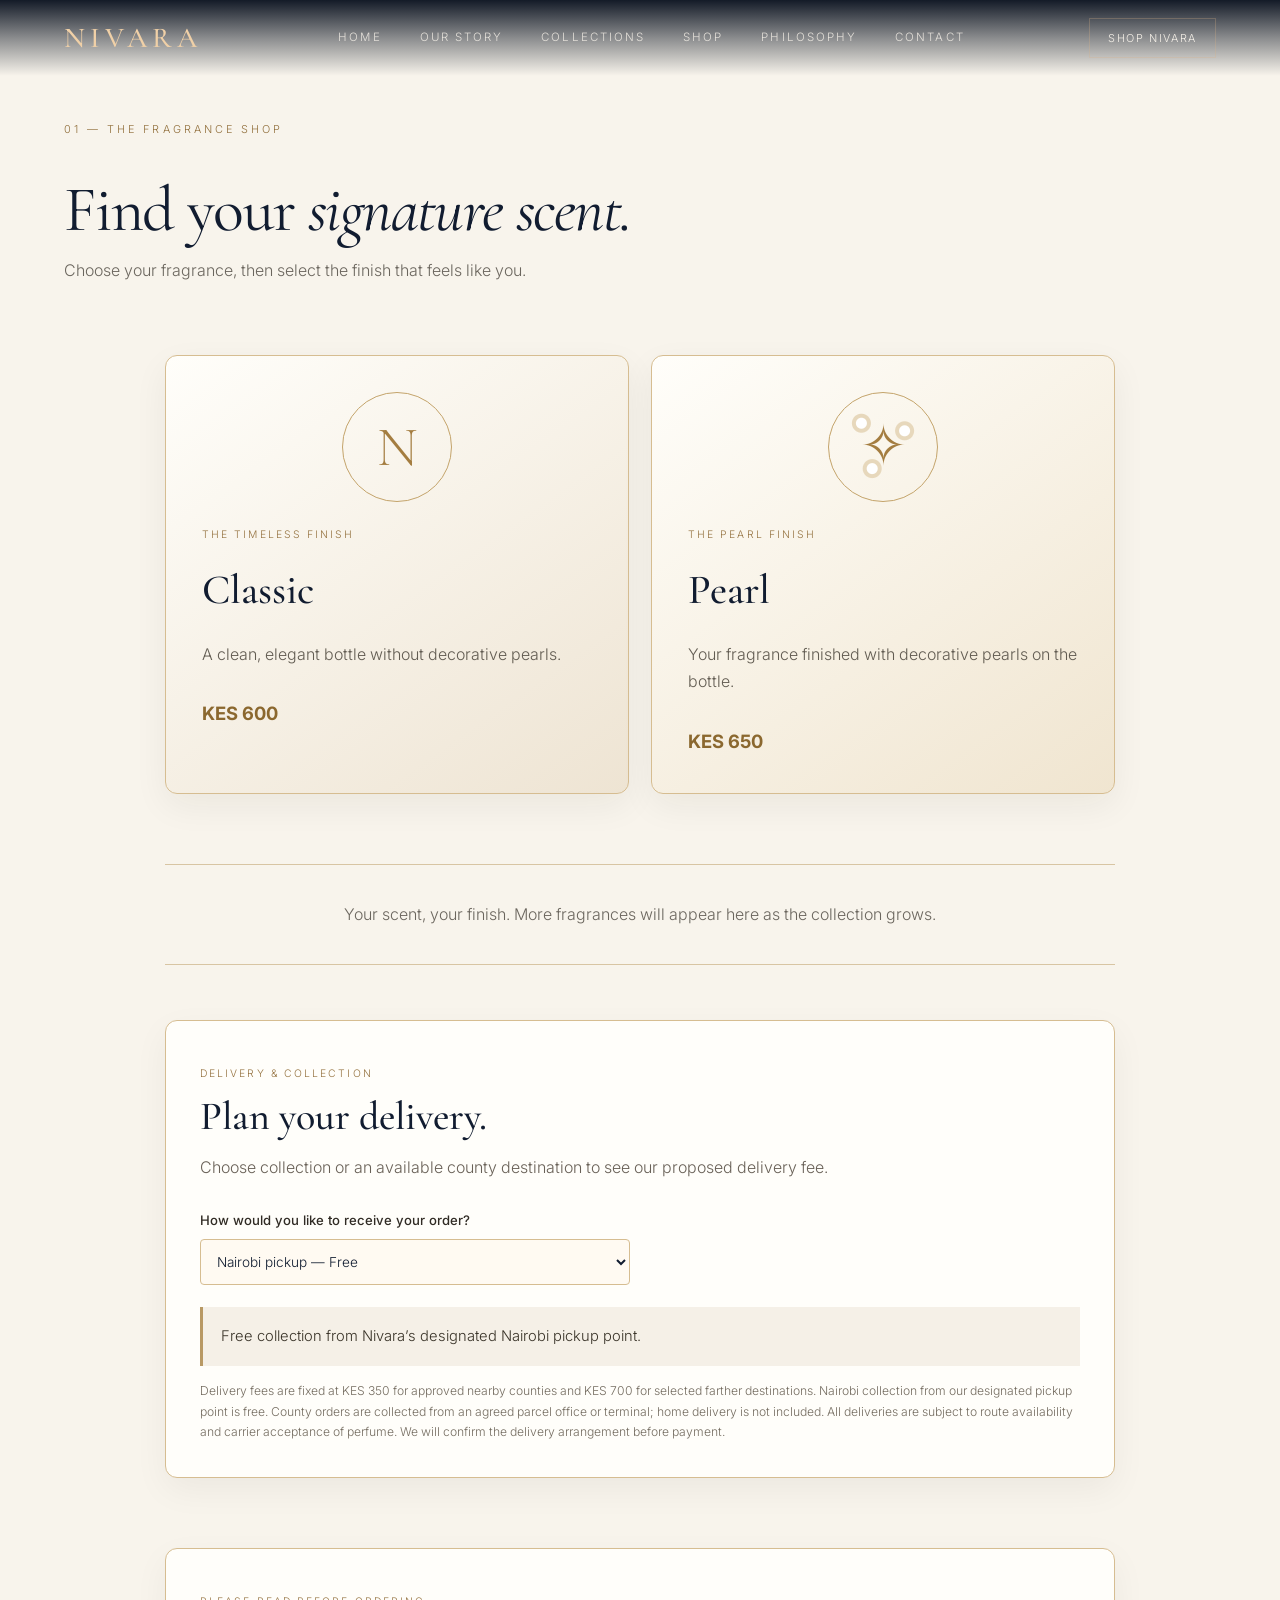
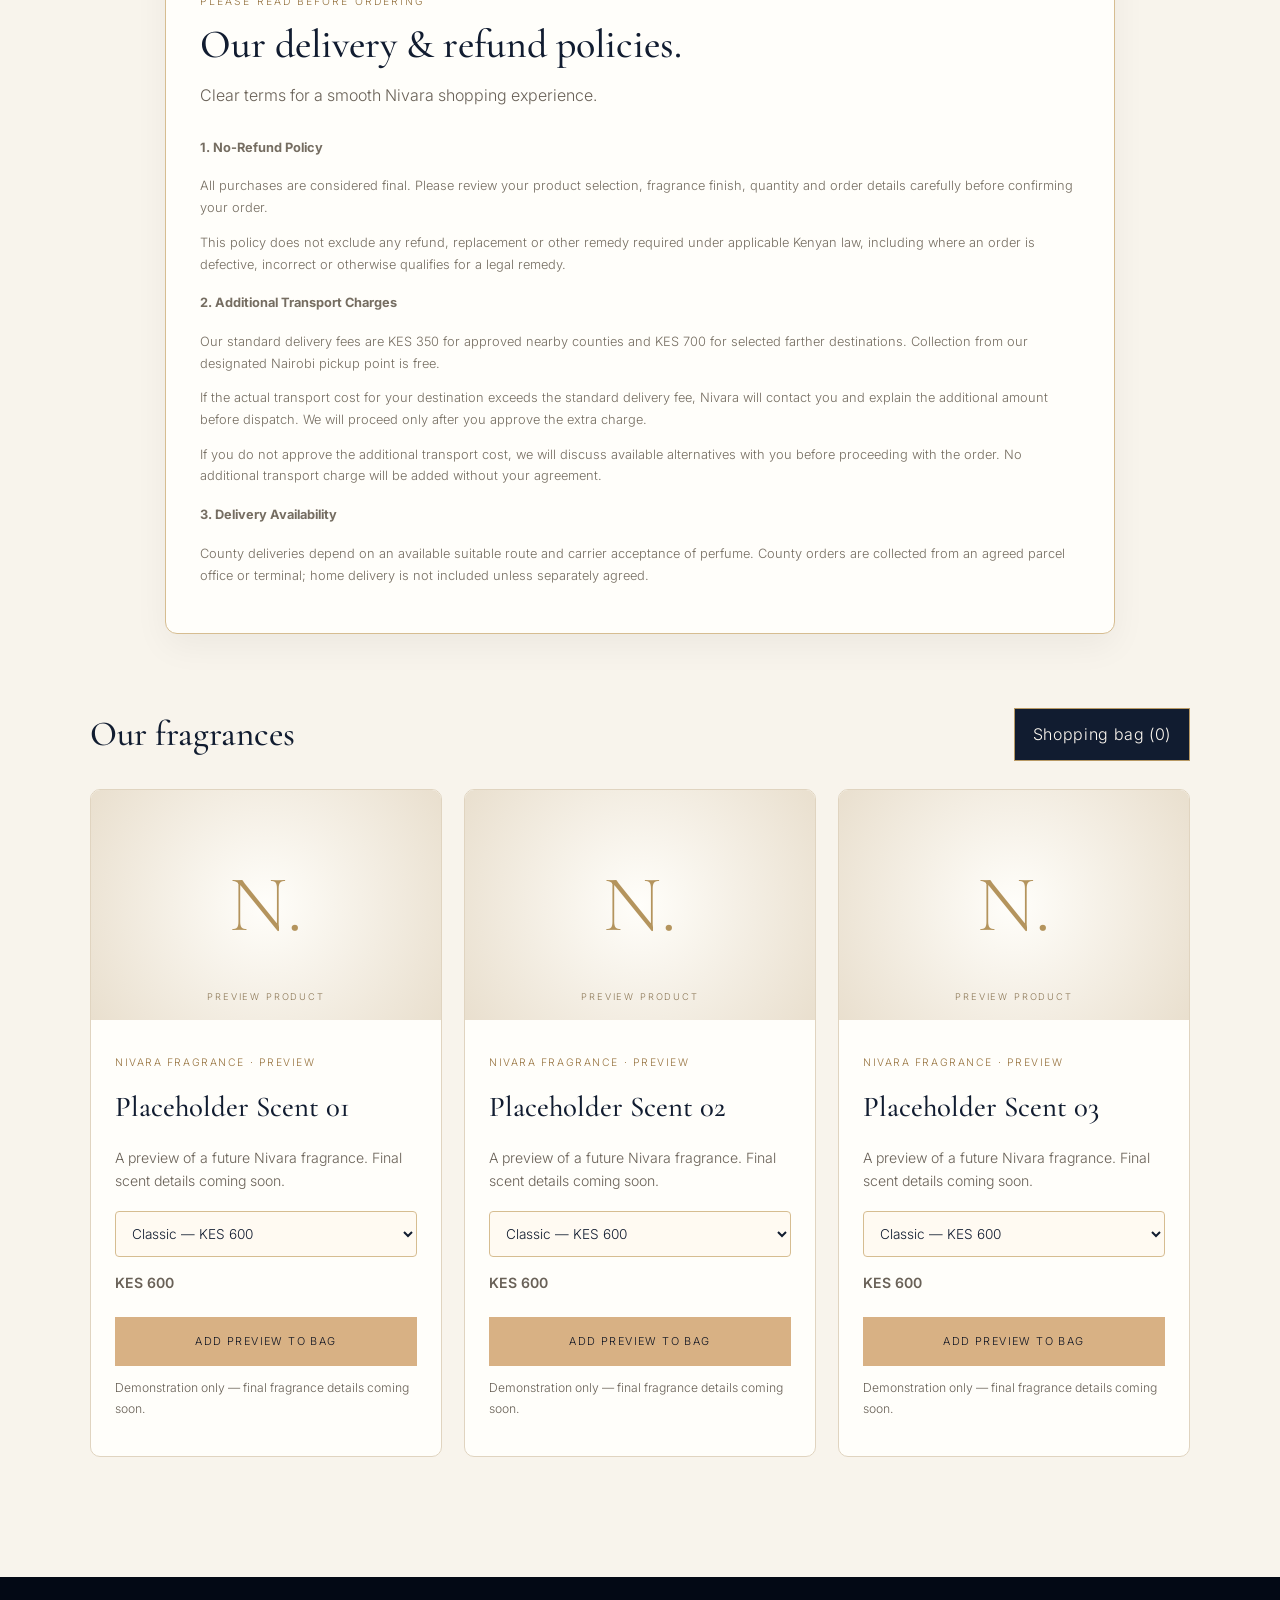
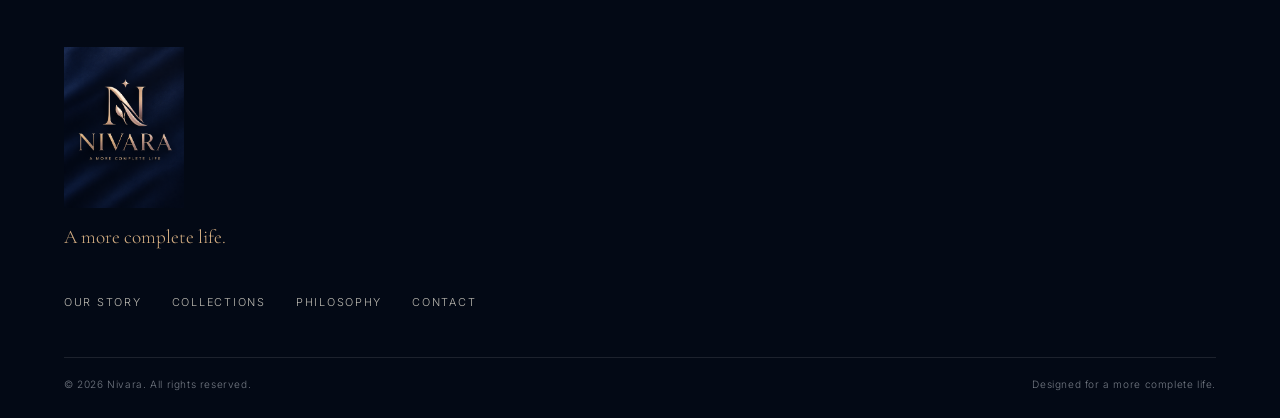
==== commit f41833be: "Add Nivara delivery and refund policies section Added Nivara delivery and refund policies section to" ====
--- a/shop.html
+++ b/shop.html
@@ -142,8 +142,58 @@
 
       </section>
       <!-- END DELIVERY & COLLECTION OPTIONS -->
-
-      <div class="shop-toolbar">
+      
+<!-- NIVARA DELIVERY & REFUND POLICIES -->
+<section class="delivery-estimator" aria-labelledby="policies-title">
+  <div class="delivery-estimator-heading">
+    <p class="finish-label">PLEASE READ BEFORE ORDERING</p>
+    <h3 id="policies-title">Our delivery &amp; refund policies.</h3>
+    <p>Clear terms for a smooth Nivara shopping experience.</p>
+  </div>
+
+  <div class="cart-note">
+    <h4>1. No-Refund Policy</h4>
+    <p>
+      All purchases are considered final. Please review your product
+      selection, fragrance finish, quantity and order details carefully
+      before confirming your order.
+    </p>
+    <p>
+      This policy does not exclude any refund, replacement or other remedy
+      required under applicable Kenyan law, including where an order is
+      defective, incorrect or otherwise qualifies for a legal remedy.
+    </p>
+
+    <h4>2. Additional Transport Charges</h4>
+    <p>
+      Our standard delivery fees are KES 350 for approved nearby counties
+      and KES 700 for selected farther destinations. Collection from our
+      designated Nairobi pickup point is free.
+    </p>
+    <p>
+      If the actual transport cost for your destination exceeds the standard
+      delivery fee, Nivara will contact you and explain the additional
+      amount before dispatch. We will proceed only after you approve the
+      extra charge.
+    </p>
+    <p>
+      If you do not approve the additional transport cost, we will discuss
+      available alternatives with you before proceeding with the order.
+      No additional transport charge will be added without your agreement.
+    </p>
+
+    <h4>3. Delivery Availability</h4>
+    <p>
+      County deliveries depend on an available suitable route and carrier
+      acceptance of perfume. County orders are collected from an agreed
+      parcel office or terminal; home delivery is not included unless
+      separately agreed.
+    </p>
+  </div>
+</section>
+<!-- END NIVARA POLICIES -->
+
+ <div class="shop-toolbar">
         <h3>Our fragrances</h3>
         <button class="cart-toggle" id="cart-toggle" type="button">
           Shopping bag (<span id="cart-count">0</span>)
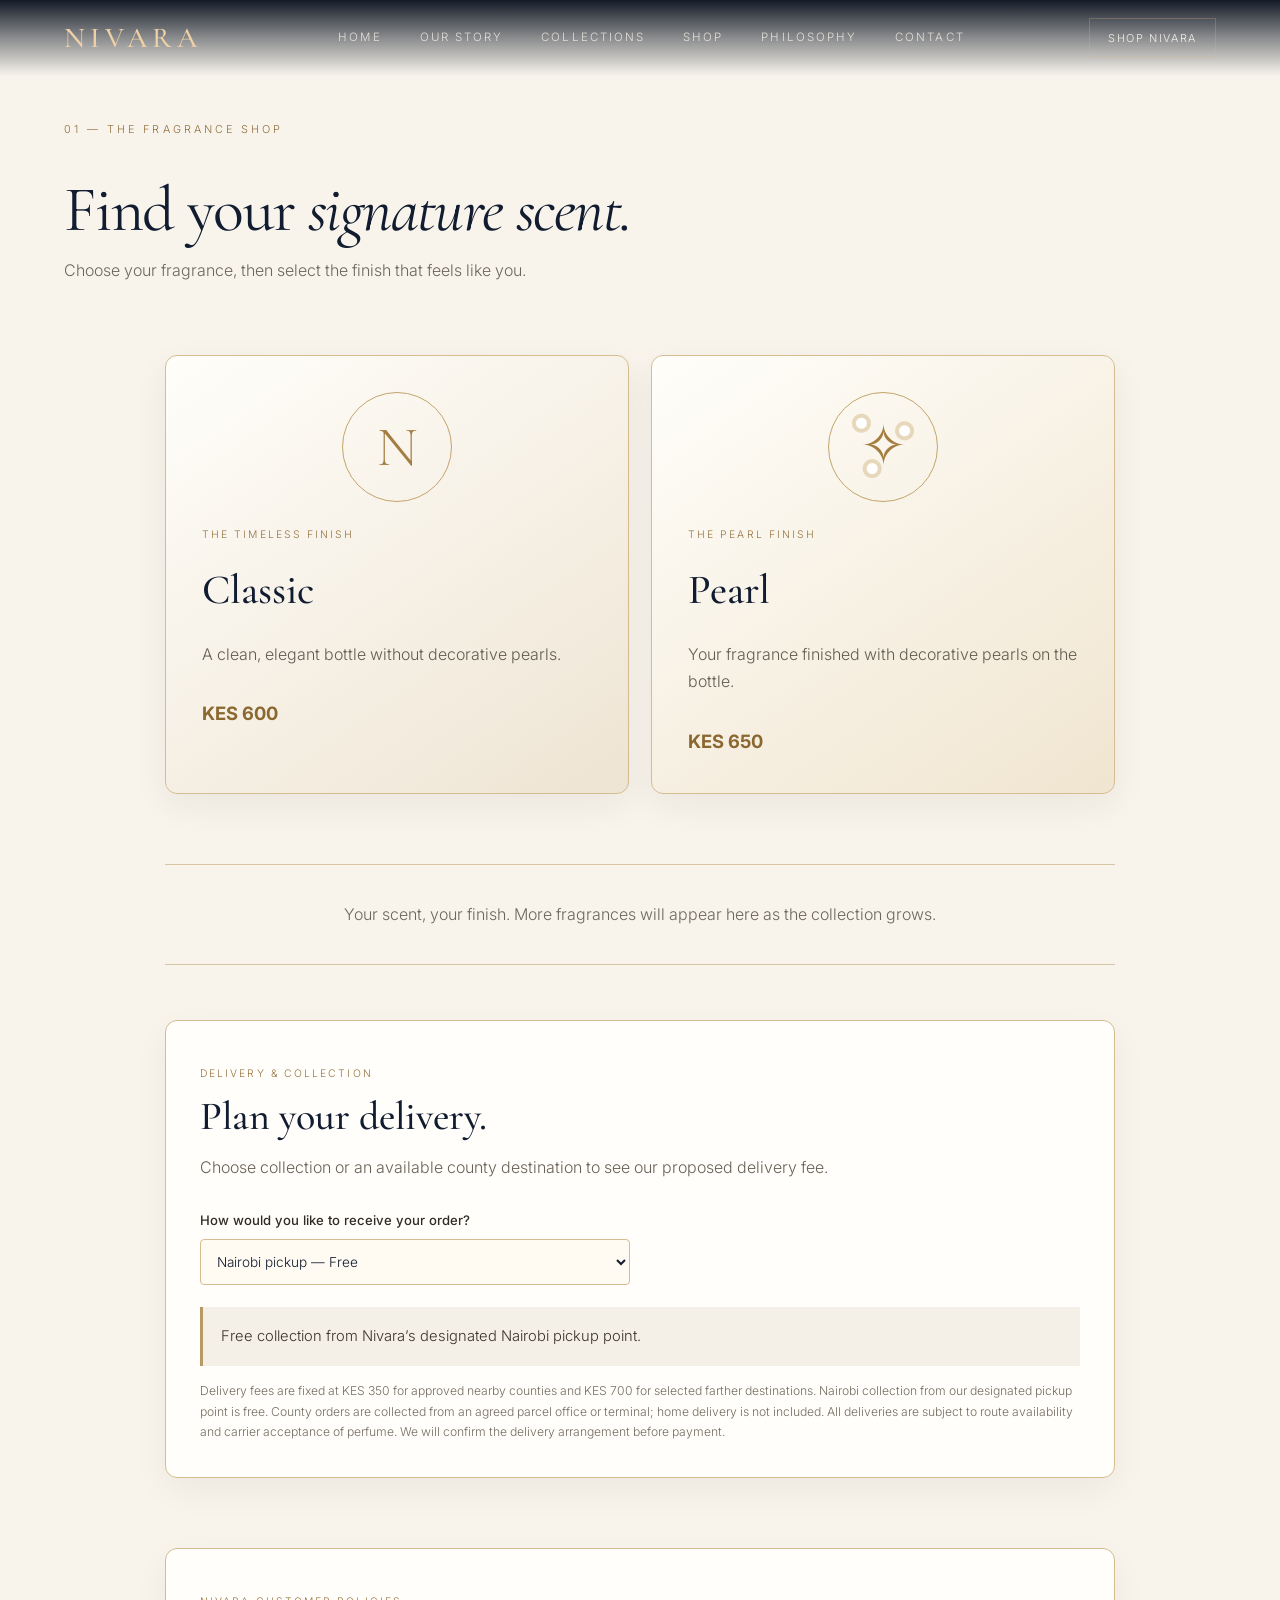
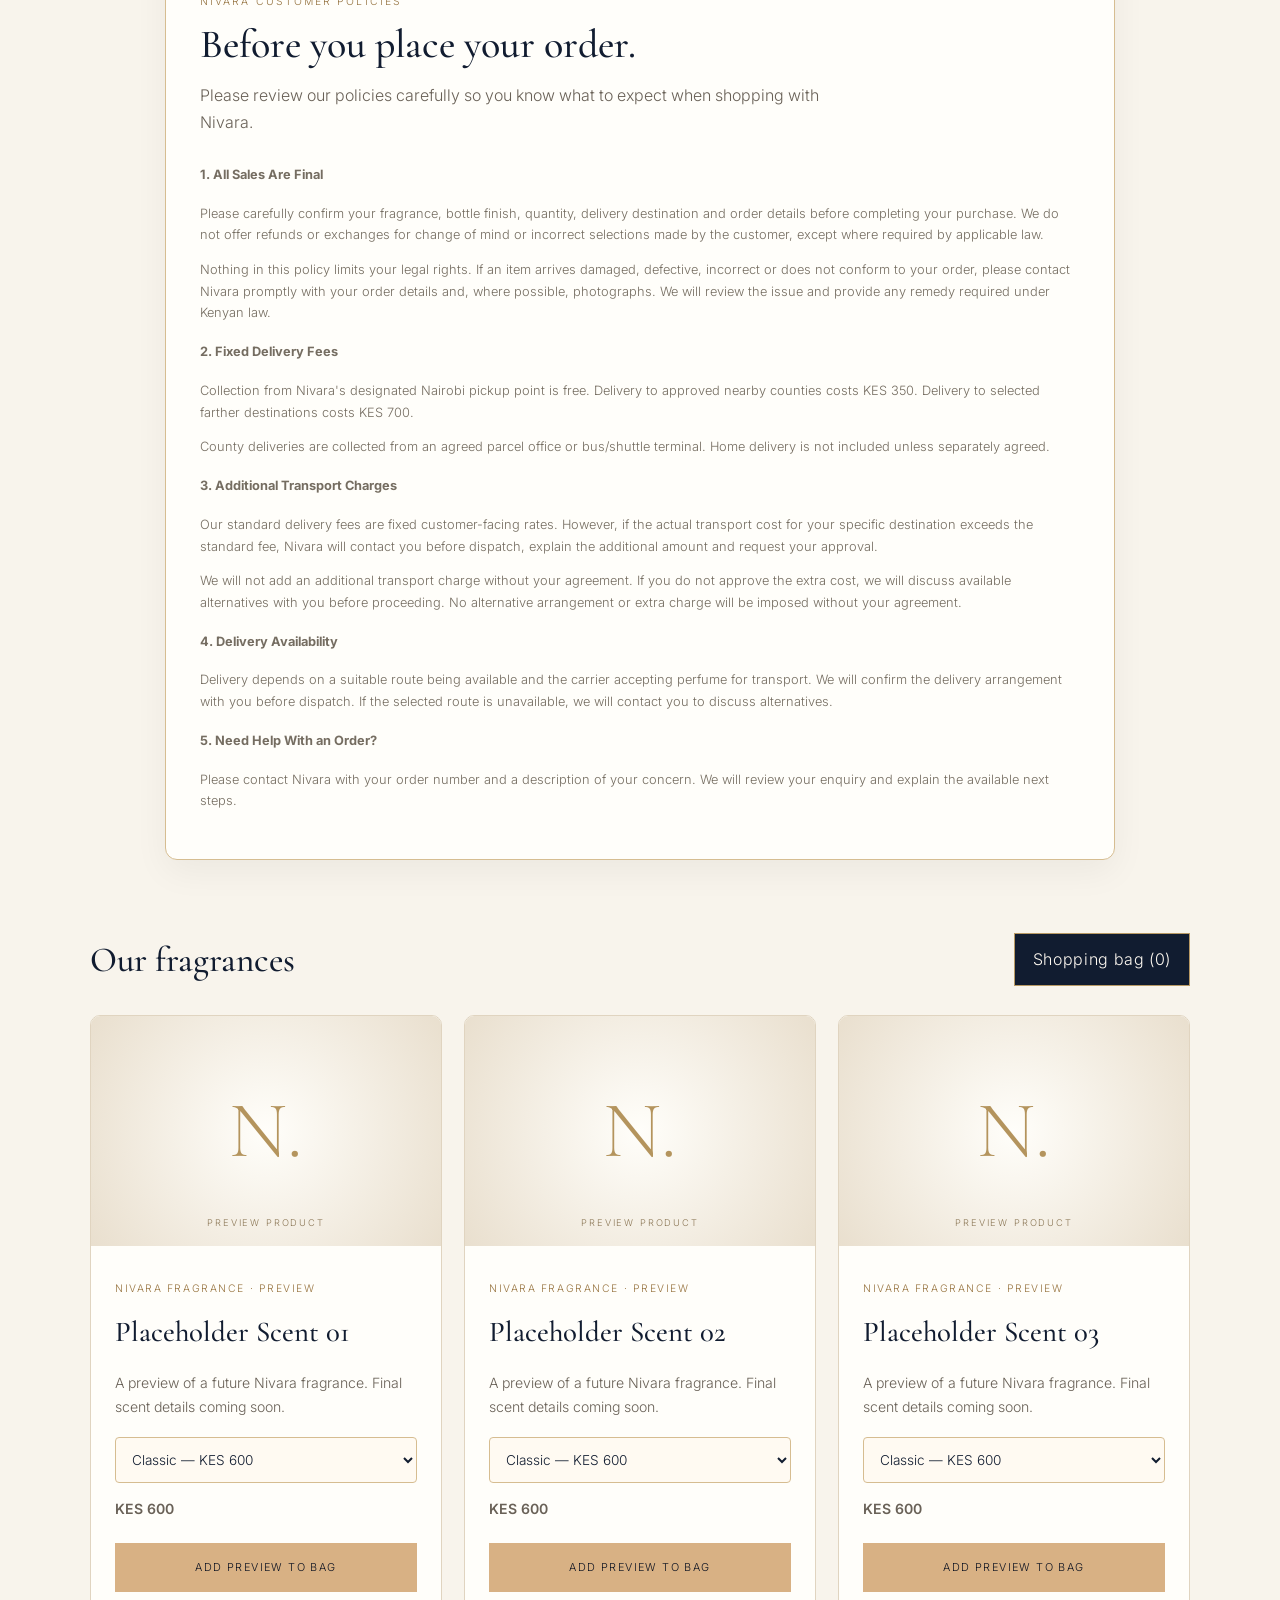
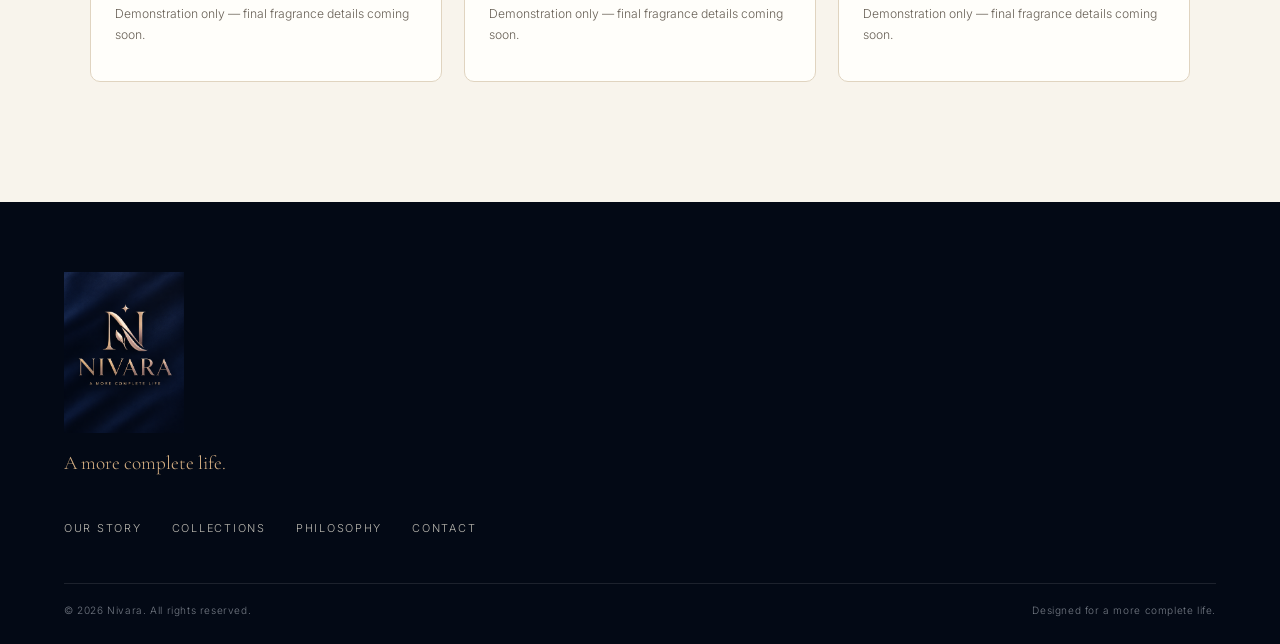
==== commit bc40b60c: "Update shop.html" ====
--- a/shop.html
+++ b/shop.html
@@ -143,55 +143,78 @@
       </section>
       <!-- END DELIVERY & COLLECTION OPTIONS -->
       
+
 <!-- NIVARA DELIVERY & REFUND POLICIES -->
 <section class="delivery-estimator" aria-labelledby="policies-title">
   <div class="delivery-estimator-heading">
-    <p class="finish-label">PLEASE READ BEFORE ORDERING</p>
-    <h3 id="policies-title">Our delivery &amp; refund policies.</h3>
-    <p>Clear terms for a smooth Nivara shopping experience.</p>
+    <p class="finish-label">NIVARA CUSTOMER POLICIES</p>
+    <h3 id="policies-title">Before you place your order.</h3>
+    <p>
+      Please review our policies carefully so you know what to expect
+      when shopping with Nivara.
+    </p>
   </div>
 
   <div class="cart-note">
-    <h4>1. No-Refund Policy</h4>
-    <p>
-      All purchases are considered final. Please review your product
-      selection, fragrance finish, quantity and order details carefully
-      before confirming your order.
-    </p>
-    <p>
-      This policy does not exclude any refund, replacement or other remedy
-      required under applicable Kenyan law, including where an order is
-      defective, incorrect or otherwise qualifies for a legal remedy.
-    </p>
-
-    <h4>2. Additional Transport Charges</h4>
-    <p>
-      Our standard delivery fees are KES 350 for approved nearby counties
-      and KES 700 for selected farther destinations. Collection from our
-      designated Nairobi pickup point is free.
-    </p>
-    <p>
-      If the actual transport cost for your destination exceeds the standard
-      delivery fee, Nivara will contact you and explain the additional
-      amount before dispatch. We will proceed only after you approve the
-      extra charge.
-    </p>
-    <p>
-      If you do not approve the additional transport cost, we will discuss
-      available alternatives with you before proceeding with the order.
-      No additional transport charge will be added without your agreement.
-    </p>
-
-    <h4>3. Delivery Availability</h4>
-    <p>
-      County deliveries depend on an available suitable route and carrier
-      acceptance of perfume. County orders are collected from an agreed
-      parcel office or terminal; home delivery is not included unless
+    <h4>1. All Sales Are Final</h4>
+    <p>
+      Please carefully confirm your fragrance, bottle finish, quantity,
+      delivery destination and order details before completing your
+      purchase. We do not offer refunds or exchanges for change of mind
+      or incorrect selections made by the customer, except where required
+      by applicable law.
+    </p>
+    <p>
+      Nothing in this policy limits your legal rights. If an item arrives
+      damaged, defective, incorrect or does not conform to your order,
+      please contact Nivara promptly with your order details and, where
+      possible, photographs. We will review the issue and provide any
+      remedy required under Kenyan law.
+    </p>
+
+    <h4>2. Fixed Delivery Fees</h4>
+    <p>
+      Collection from Nivara's designated Nairobi pickup point is free.
+      Delivery to approved nearby counties costs KES 350. Delivery to
+      selected farther destinations costs KES 700.
+    </p>
+    <p>
+      County deliveries are collected from an agreed parcel office or
+      bus/shuttle terminal. Home delivery is not included unless
       separately agreed.
+    </p>
+
+    <h4>3. Additional Transport Charges</h4>
+    <p>
+      Our standard delivery fees are fixed customer-facing rates.
+      However, if the actual transport cost for your specific destination
+      exceeds the standard fee, Nivara will contact you before dispatch,
+      explain the additional amount and request your approval.
+    </p>
+    <p>
+      We will not add an additional transport charge without your
+      agreement. If you do not approve the extra cost, we will discuss
+      available alternatives with you before proceeding. No alternative
+      arrangement or extra charge will be imposed without your agreement.
+    </p>
+
+    <h4>4. Delivery Availability</h4>
+    <p>
+      Delivery depends on a suitable route being available and the
+      carrier accepting perfume for transport. We will confirm the
+      delivery arrangement with you before dispatch. If the selected
+      route is unavailable, we will contact you to discuss alternatives.
+    </p>
+
+    <h4>5. Need Help With an Order?</h4>
+    <p>
+      Please contact Nivara with your order number and a description
+      of your concern. We will review your enquiry and explain the
+      available next steps.
     </p>
   </div>
 </section>
-<!-- END NIVARA POLICIES -->
+<!-- END NIVARA DELIVERY & REFUND POLICIES -->
 
  <div class="shop-toolbar">
         <h3>Our fragrances</h3>
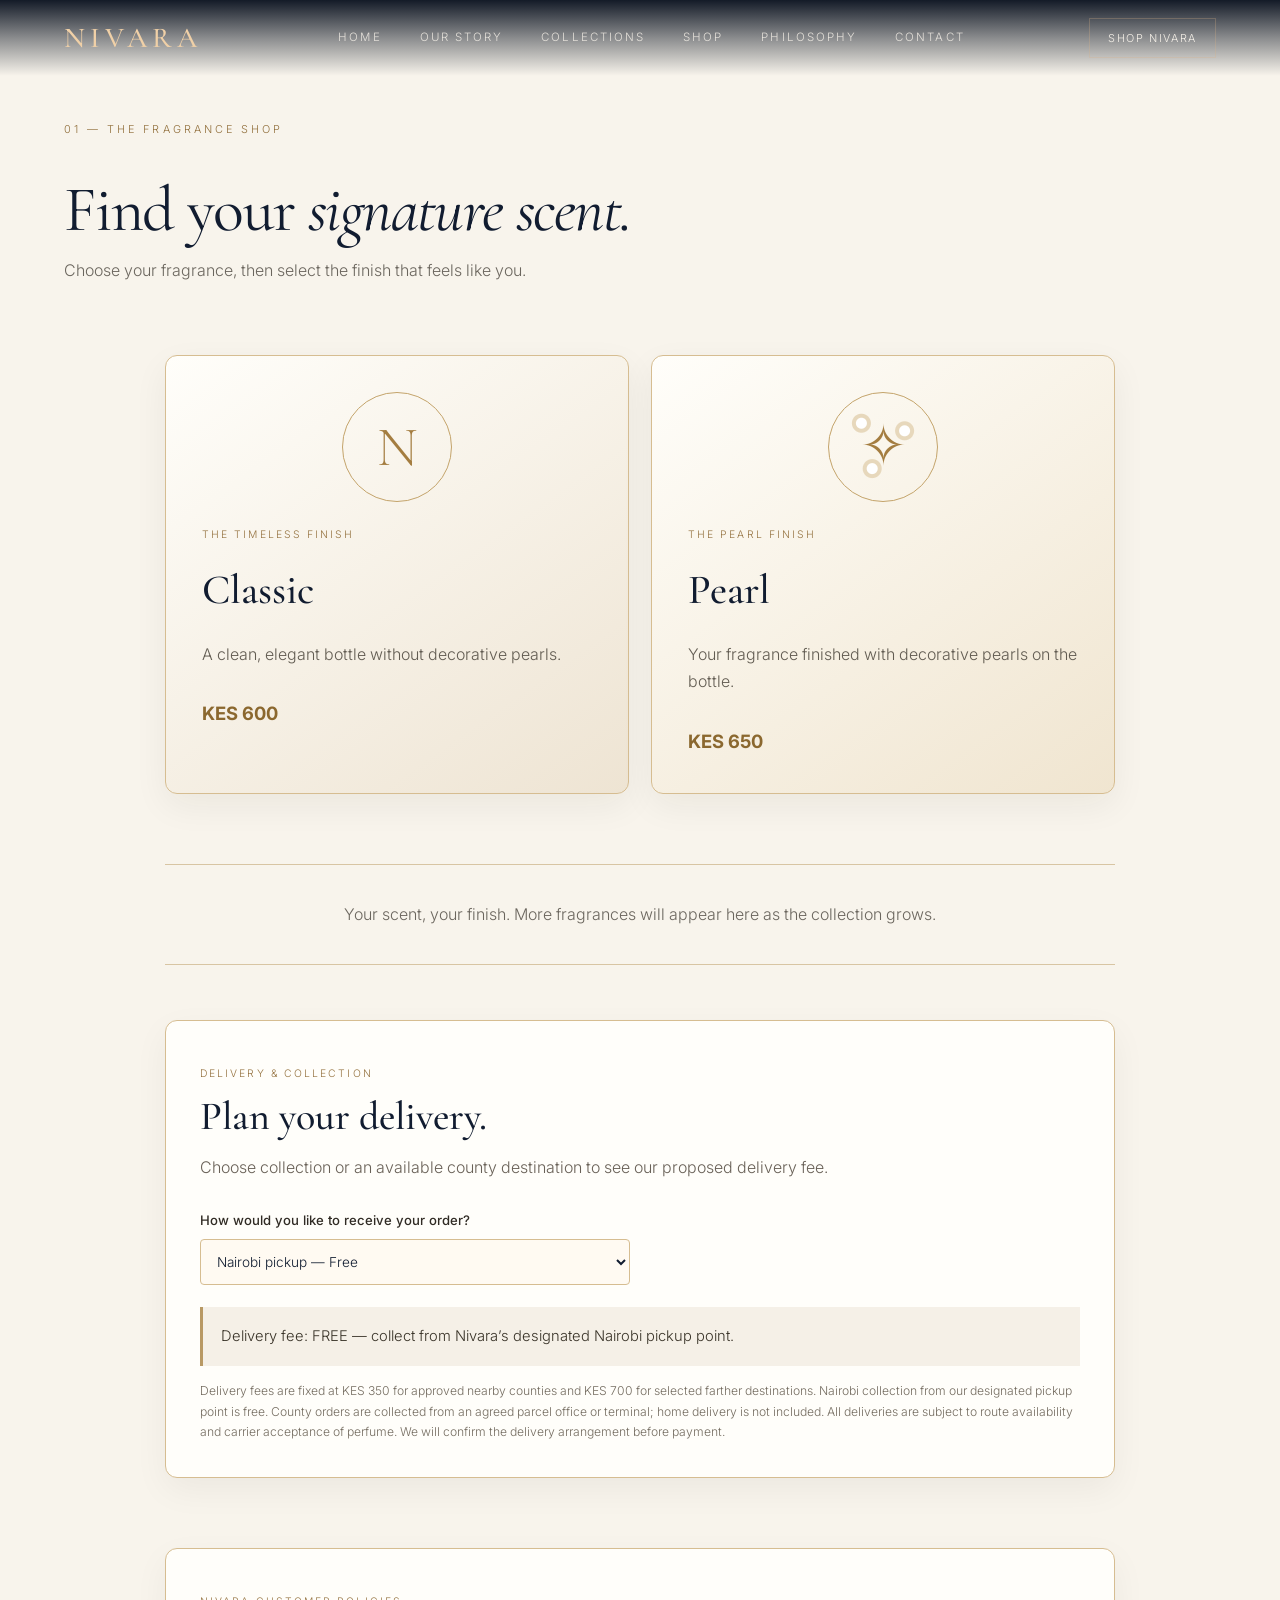
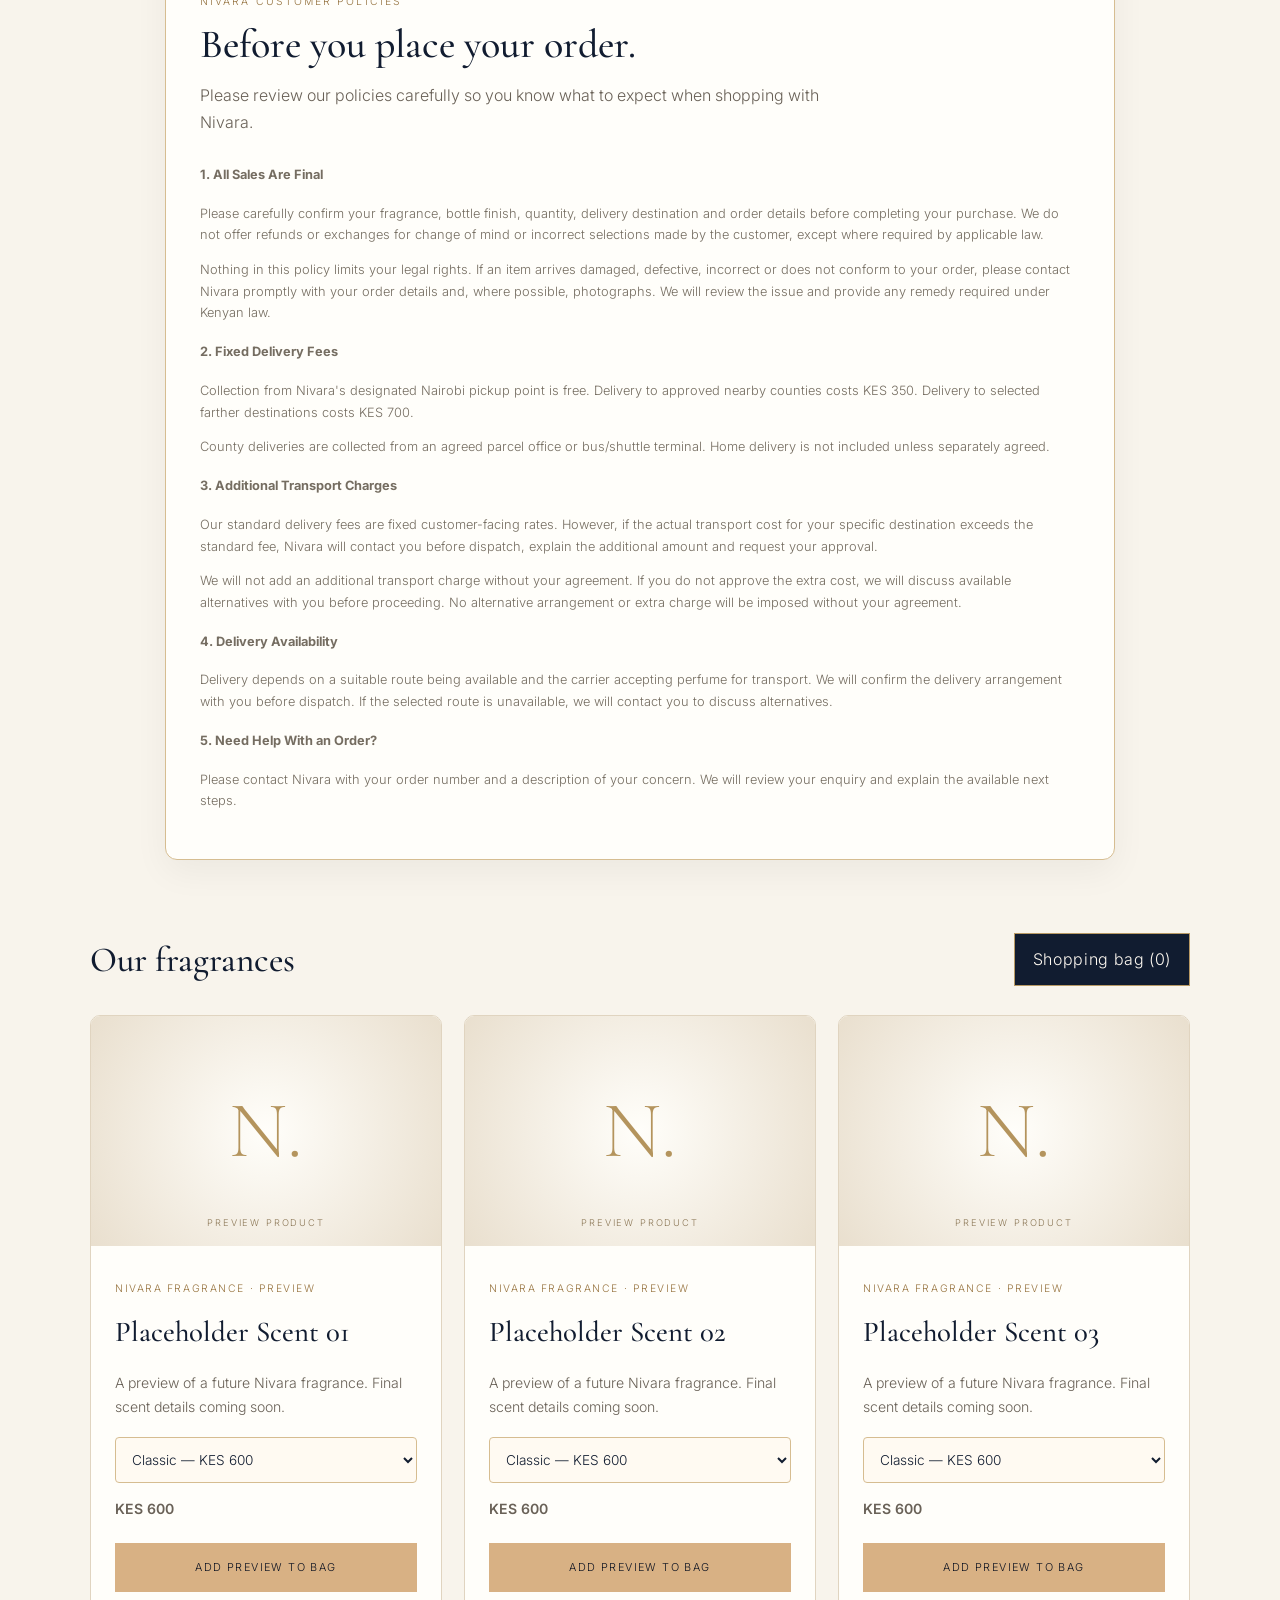
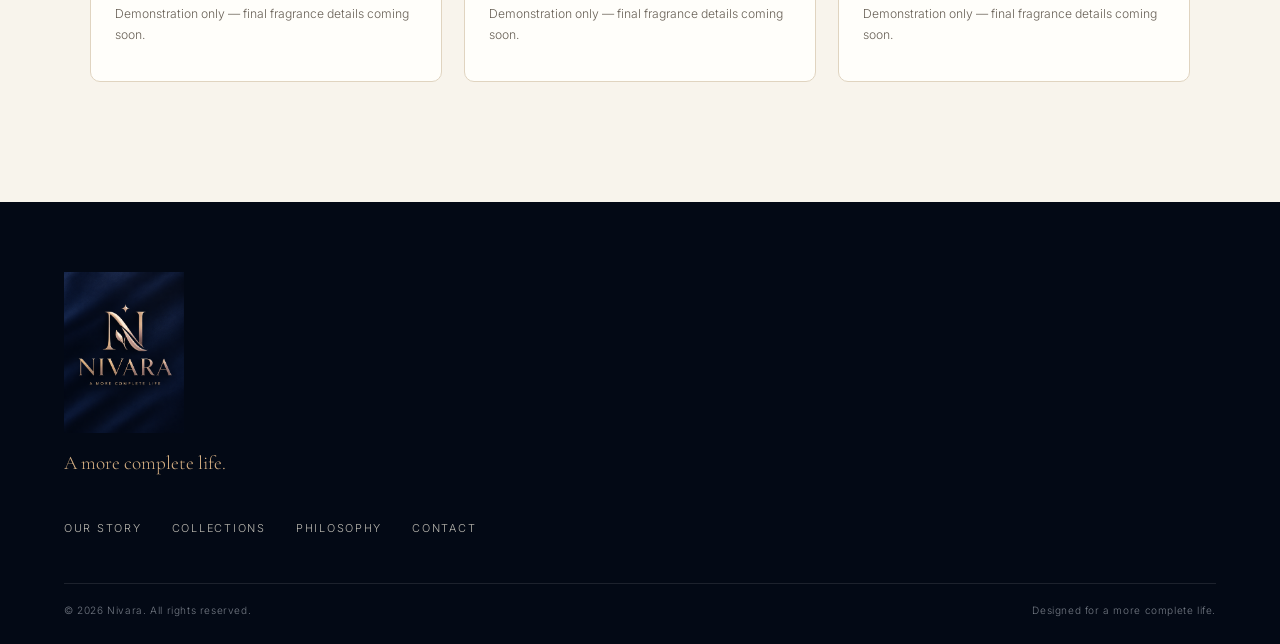
==== commit e1006047: "Revise cart total display and add delivery fee section Updated cart totals and added delivery fee in" ====
--- a/shop.html
+++ b/shop.html
@@ -236,12 +236,27 @@
 
         <div id="cart-items"></div>
 
-        <div class="cart-total">
-          <span>Subtotal</span>
-          <strong id="cart-total">KES 0</strong>
-        </div>
-
-        <div class="cart-note">
+        
+<div class="cart-total">
+  <span>Products subtotal</span>
+  <strong id="cart-subtotal">KES 0</strong>
+</div>
+
+<div class="cart-total">
+  <span>Delivery fee</span>
+  <strong id="cart-delivery-fee">KES 0</strong>
+</div>
+
+<div class="cart-total">
+  <span>Estimated total</span>
+  <strong id="cart-total">KES 0</strong>
+</div>
+
+<p class="delivery-disclaimer">
+  Any additional transport charge above the standard delivery fee must be explained to you and approved by you before dispatch.
+</p>
+
+  <div class="cart-note">
   <h4>Delivery &amp; Collection</h4>
   <p><strong>Nairobi pickup:</strong> Free collection from our designated pickup point.</p>
   <p><strong>Nearby counties:</strong> KES 350 via bus or shuttle.</p>
